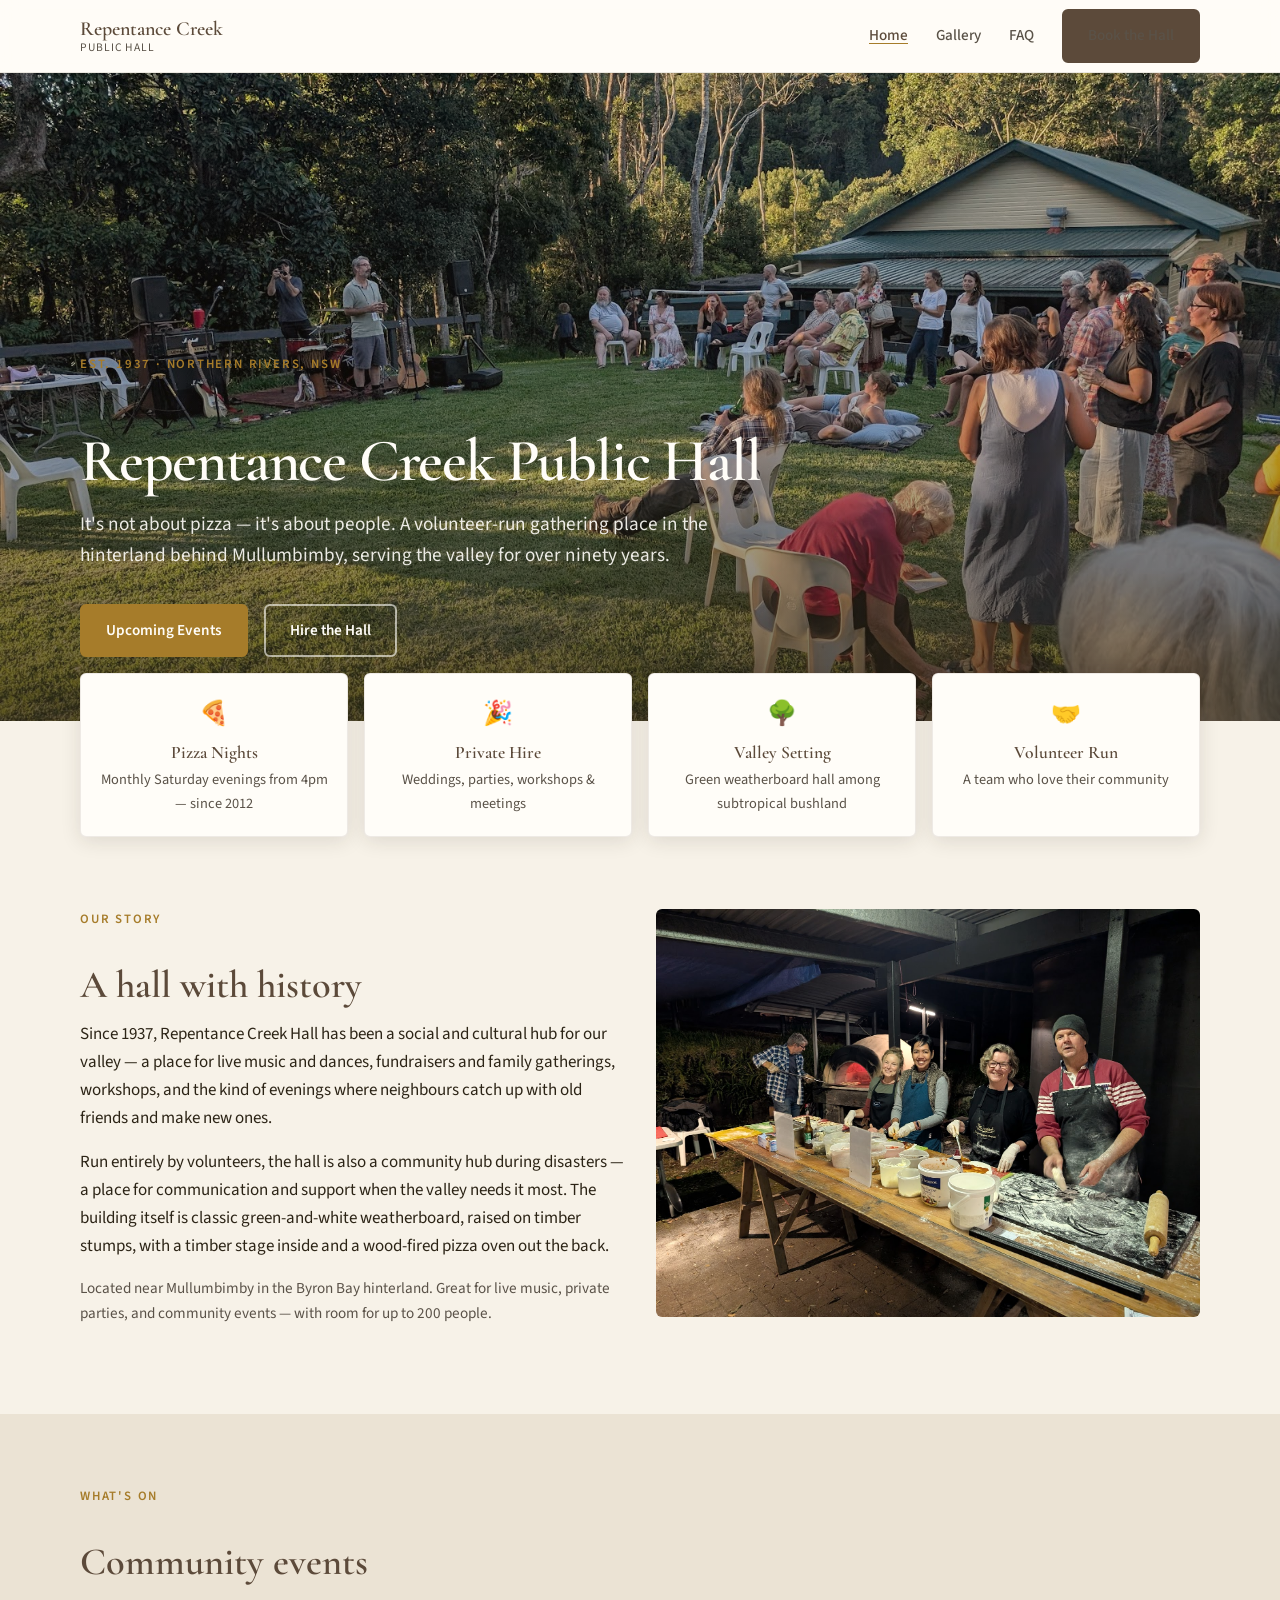
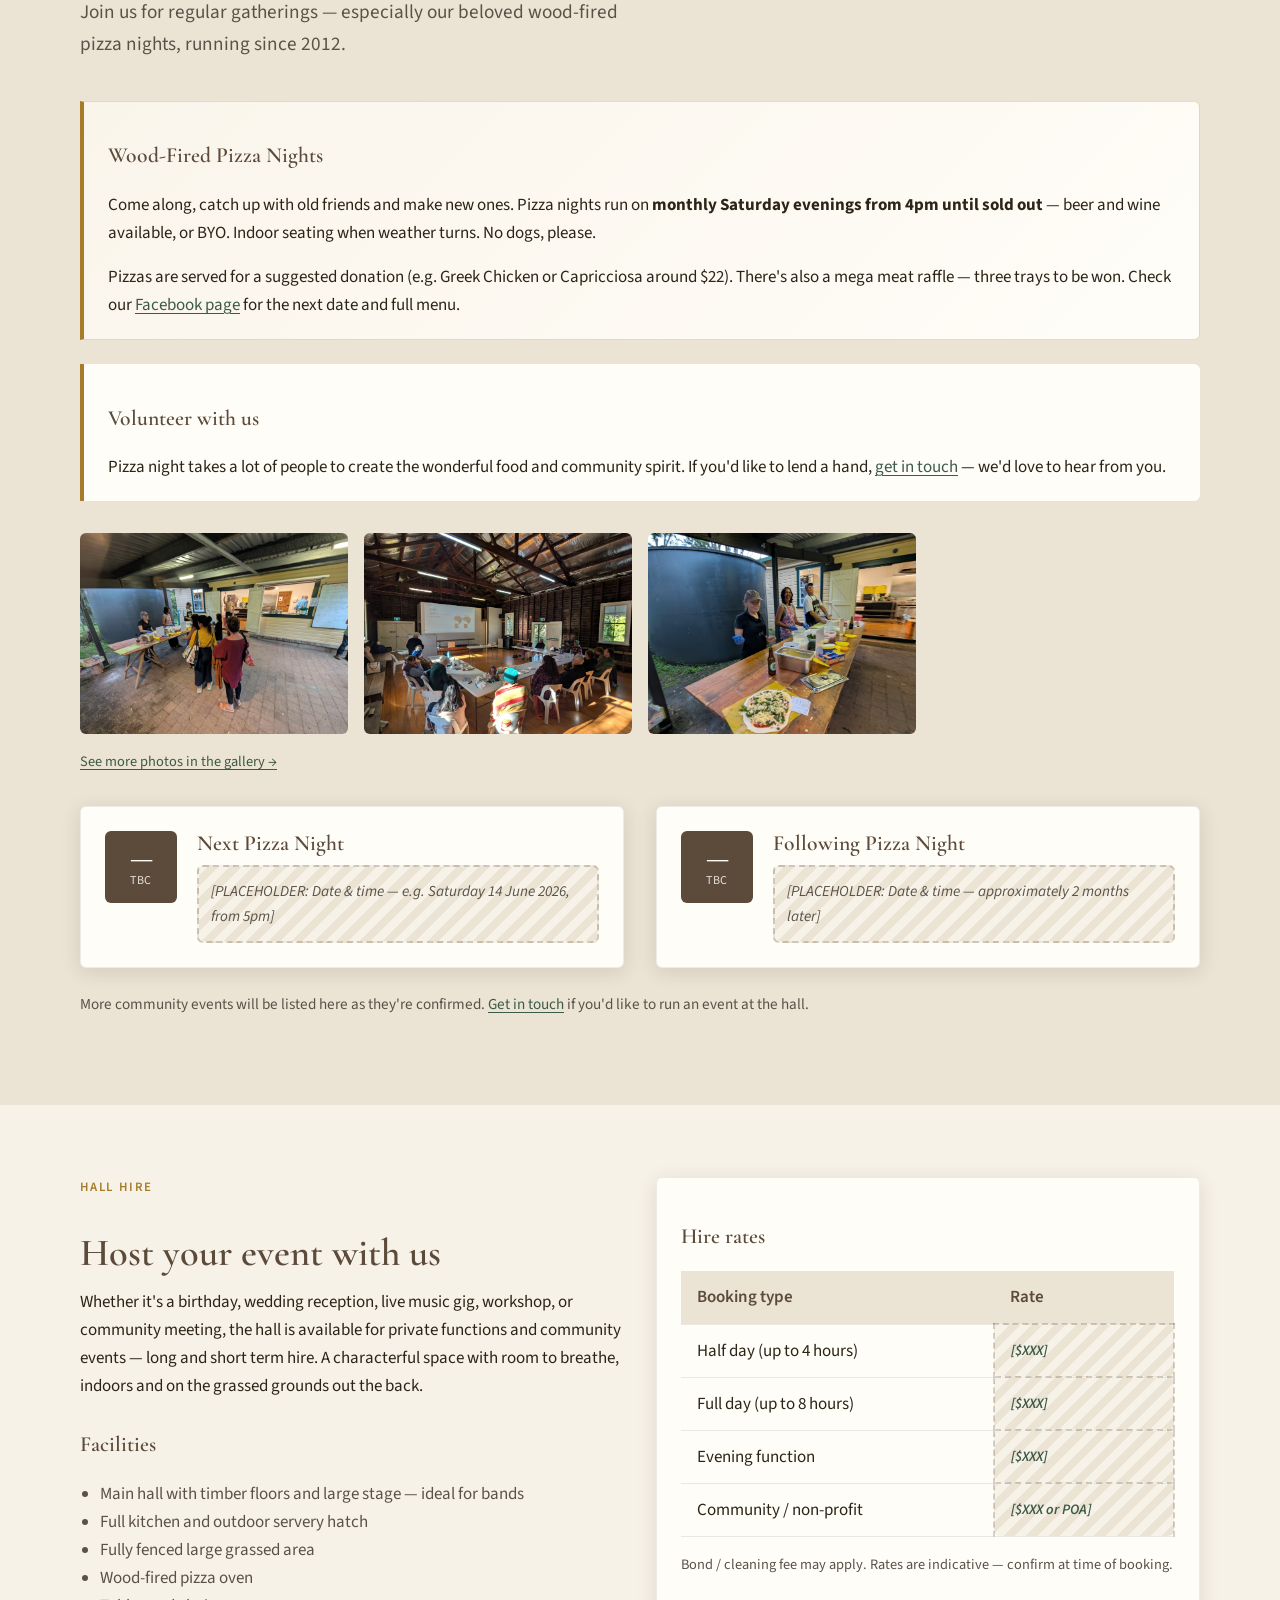
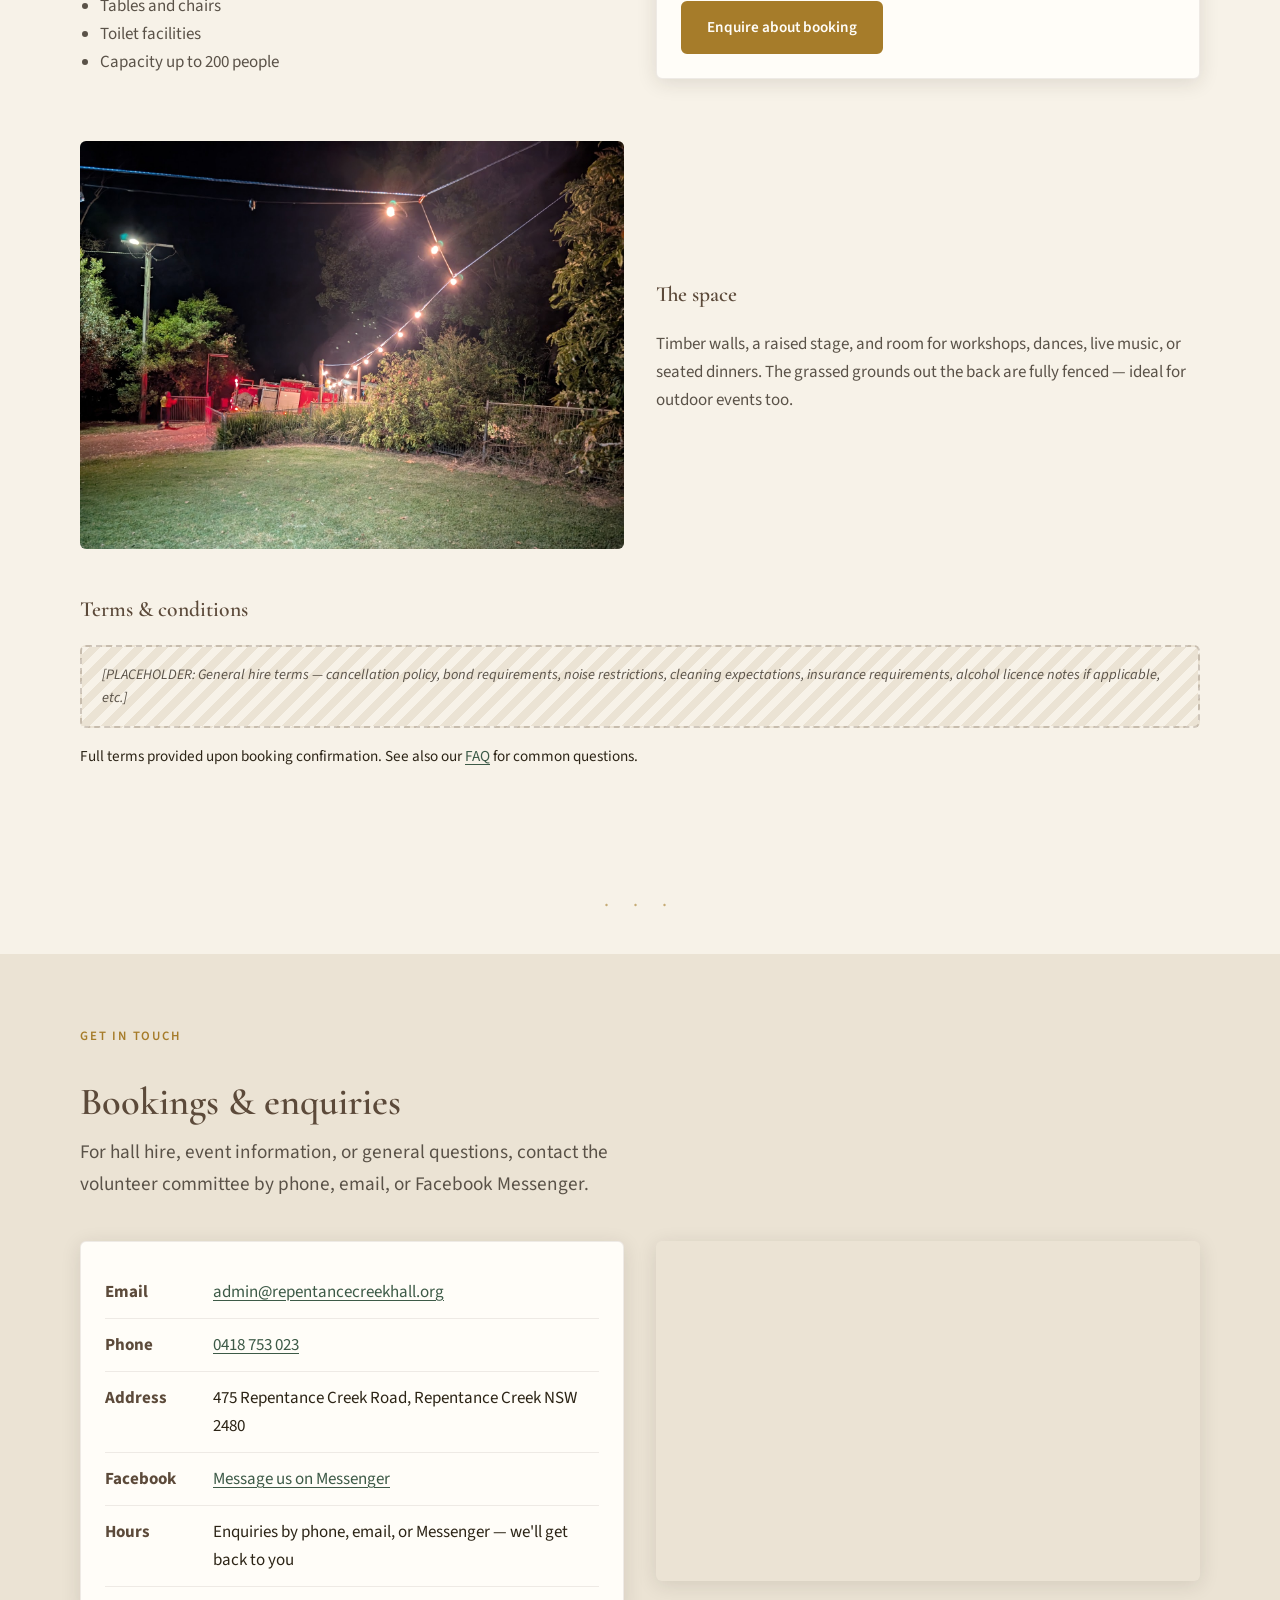
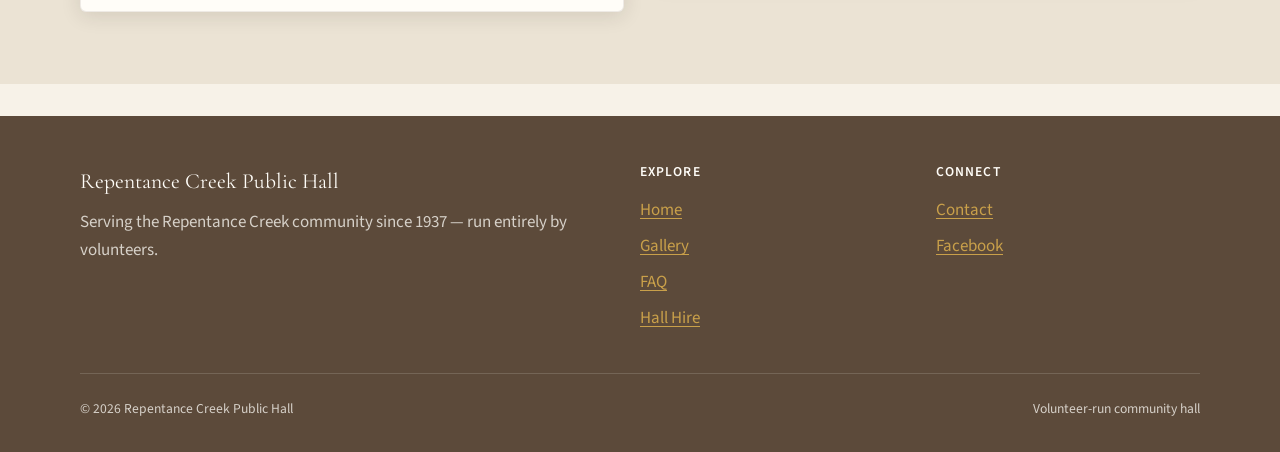
==== index.html @ 60cfeb45 "Initial commit: Repentance Creek Public Hall website. Static site with gallery, FAQ, pizza night inf" ====
<!DOCTYPE html>
<html lang="en-AU">
<head>
  <meta charset="UTF-8">
  <meta name="viewport" content="width=device-width, initial-scale=1.0">
  <meta name="description" content="Repentance Creek Public Hall — serving the community since 1937. Wood-fired pizza nights, hall hire, and events in the Northern Rivers hinterland.">
  <title>Repentance Creek Public Hall</title>
  <link rel="preconnect" href="https://fonts.googleapis.com">
  <link rel="preconnect" href="https://fonts.gstatic.com" crossorigin>
  <link href="https://fonts.googleapis.com/css2?family=Cormorant+Garamond:wght@500;600;700&family=Source+Sans+3:wght@400;500;600&display=swap" rel="stylesheet">
  <link rel="stylesheet" href="css/styles.css">
</head>
<body>

  <header class="site-header">
    <div class="container site-header__inner">
      <a href="index.html" class="logo">
        <span class="logo__name">Repentance Creek</span>
        <span class="logo__sub">Public Hall</span>
      </a>
      <button class="nav-toggle" aria-expanded="false" aria-controls="main-nav">Menu</button>
      <nav class="nav" id="main-nav" aria-label="Main">
        <a href="index.html" aria-current="page">Home</a>
        <a href="gallery.html">Gallery</a>
        <a href="faq.html">FAQ</a>
        <a href="#contact" class="btn btn--dark">Book the Hall</a>
      </nav>
    </div>
  </header>

  <main>
    <!-- Hero -->
    <section class="hero">
      <div class="hero__bg" role="img" aria-label="Repentance Creek Public Hall grounds with wood-fired pizza oven"></div>
      <div class="container hero__content">
        <p class="eyebrow">Est. 1937 · Northern Rivers, NSW</p>
        <h1>Repentance Creek Public Hall</h1>
        <p class="lead">It's not about pizza — it's about people. A volunteer-run gathering place in the hinterland behind Mullumbimby, serving the valley for over ninety years.</p>
        <div class="hero__actions">
          <a href="#events" class="btn btn--primary">Upcoming Events</a>
          <a href="#hire" class="btn btn--outline">Hire the Hall</a>
        </div>
      </div>
    </section>

    <!-- Quick features -->
    <div class="container">
      <div class="feature-strip">
        <div class="card">
          <div class="card__body">
            <div class="feature-icon" aria-hidden="true">🍕</div>
            <h3>Pizza Nights</h3>
            <p>Monthly Saturday evenings from 4pm — since 2012</p>
          </div>
        </div>
        <div class="card">
          <div class="card__body">
            <div class="feature-icon" aria-hidden="true">🎉</div>
            <h3>Private Hire</h3>
            <p>Weddings, parties, workshops &amp; meetings</p>
          </div>
        </div>
        <div class="card">
          <div class="card__body">
            <div class="feature-icon" aria-hidden="true">🌳</div>
            <h3>Valley Setting</h3>
            <p>Green weatherboard hall among subtropical bushland</p>
          </div>
        </div>
        <div class="card">
          <div class="card__body">
            <div class="feature-icon" aria-hidden="true">🤝</div>
            <h3>Volunteer Run</h3>
            <p>A team who love their community</p>
          </div>
        </div>
      </div>
    </div>

    <!-- About -->
    <section class="section" id="about">
      <div class="container grid-2">
        <div>
          <p class="eyebrow">Our Story</p>
          <h2>A hall with history</h2>
          <p>Since 1937, Repentance Creek Hall has been a social and cultural hub for our valley — a place for live music and dances, fundraisers and family gatherings, workshops, and the kind of evenings where neighbours catch up with old friends and make new ones.</p>
          <p>Run entirely by volunteers, the hall is also a community hub during disasters — a place for communication and support when the valley needs it most. The building itself is classic green-and-white weatherboard, raised on timber stumps, with a timber stage inside and a wood-fired pizza oven out the back.</p>
          <p style="font-size: 0.95rem; color: var(--ink-muted);">Located near Mullumbimby in the Byron Bay hinterland. Great for live music, private parties, and community events — with room for up to 200 people.</p>
        </div>
        <div>
          <img
            src="images/hall-exterior-full.jpg"
            alt="Repentance Creek Public Hall nestled among the trees with the wood-fired pizza oven"
            class="card__image"
            style="border-radius: 6px; filter: sepia(0.08);"
          >
        </div>
      </div>
    </section>

    <!-- Events -->
    <section class="section section--alt" id="events">
      <div class="container">
        <div class="section-header">
          <p class="eyebrow">What's On</p>
          <h2>Community events</h2>
          <p class="lead">Join us for regular gatherings — especially our beloved wood-fired pizza nights, running since 2012.</p>
        </div>

        <div class="info-box info-box--highlight">
          <h3>Wood-Fired Pizza Nights</h3>
          <p>Come along, catch up with old friends and make new ones. Pizza nights run on <strong>monthly Saturday evenings from 4pm until sold out</strong> — beer and wine available, or BYO. Indoor seating when weather turns. No dogs, please.</p>
          <p style="margin-bottom: 0;">Pizzas are served for a suggested donation (e.g. Greek Chicken or Capricciosa around $22). There's also a mega meat raffle — three trays to be won. Check our <a href="https://www.facebook.com/repentancecreekhall" target="_blank" rel="noopener noreferrer">Facebook page</a> for the next date and full menu.</p>
        </div>

        <div class="info-box" style="margin-top: 1.25rem;">
          <h3>Volunteer with us</h3>
          <p style="margin-bottom: 0;">Pizza night takes a lot of people to create the wonderful food and community spirit. If you'd like to lend a hand, <a href="#contact">get in touch</a> — we'd love to hear from you.</p>
        </div>

        <div class="gallery-grid" style="margin-top: 2rem;">
          <img src="images/pizza-night-queue.jpg" alt="Locals lining up for pizza night at the hall servery" style="border-radius: 6px; aspect-ratio: 4/3; object-fit: cover; width: 100%; filter: sepia(0.06);">
          <img src="images/pizza-oven-glow.jpg" alt="Pizzas baking in the wood-fired oven" style="border-radius: 6px; aspect-ratio: 4/3; object-fit: cover; width: 100%; filter: sepia(0.06);">
          <img src="images/pizza-volunteers-laughing.jpg" alt="Volunteers laughing while preparing pizzas" style="border-radius: 6px; aspect-ratio: 4/3; object-fit: cover; width: 100%; filter: sepia(0.06);">
        </div>
        <p style="margin-top: 1rem; font-size: 0.9rem;"><a href="gallery.html">See more photos in the gallery →</a></p>

        <div class="grid-2" style="margin-top: 2rem;">
          <div class="card card__body">
            <div class="event-card">
              <div class="event-date">
                <div class="event-date__day">—</div>
                <div class="event-date__month">TBC</div>
              </div>
              <div>
                <h3>Next Pizza Night</h3>
                <p class="placeholder" style="margin-top: 0.5rem; padding: 0.75rem;">[PLACEHOLDER: Date &amp; time — e.g. Saturday 14 June 2026, from 5pm]</p>
              </div>
            </div>
          </div>
          <div class="card card__body">
            <div class="event-card">
              <div class="event-date">
                <div class="event-date__day">—</div>
                <div class="event-date__month">TBC</div>
              </div>
              <div>
                <h3>Following Pizza Night</h3>
                <p class="placeholder" style="margin-top: 0.5rem; padding: 0.75rem;">[PLACEHOLDER: Date &amp; time — approximately 2 months later]</p>
              </div>
            </div>
          </div>
        </div>

        <p style="margin-top: 1.5rem; color: var(--ink-muted); font-size: 0.95rem;">
          More community events will be listed here as they're confirmed. 
          <a href="#contact">Get in touch</a> if you'd like to run an event at the hall.
        </p>
      </div>
    </section>

    <!-- Hire -->
    <section class="section" id="hire">
      <div class="container grid-2">
        <div>
          <p class="eyebrow">Hall Hire</p>
          <h2>Host your event with us</h2>
          <p>Whether it's a birthday, wedding reception, live music gig, workshop, or community meeting, the hall is available for private functions and community events — long and short term hire. A characterful space with room to breathe, indoors and on the grassed grounds out the back.</p>

          <h3 style="margin-top: 2rem;">Facilities</h3>
          <ul style="color: var(--ink-muted); padding-left: 1.25rem;">
            <li>Main hall with timber floors and large stage — ideal for bands</li>
            <li>Full kitchen and outdoor servery hatch</li>
            <li>Fully fenced large grassed area</li>
            <li>Wood-fired pizza oven</li>
            <li>Tables and chairs</li>
            <li>Toilet facilities</li>
            <li>Capacity up to 200 people</li>
          </ul>
        </div>

        <div class="card card__body">
          <h3>Hire rates</h3>
          <table class="rate-table">
            <thead>
              <tr>
                <th>Booking type</th>
                <th>Rate</th>
              </tr>
            </thead>
            <tbody>
              <tr>
                <td>Half day (up to 4 hours)</td>
                <td class="placeholder">[$XXX]</td>
              </tr>
              <tr>
                <td>Full day (up to 8 hours)</td>
                <td class="placeholder">[$XXX]</td>
              </tr>
              <tr>
                <td>Evening function</td>
                <td class="placeholder">[$XXX]</td>
              </tr>
              <tr>
                <td>Community / non-profit</td>
                <td class="placeholder">[$XXX or POA]</td>
              </tr>
            </tbody>
          </table>
          <p style="font-size: 0.9rem; color: var(--ink-muted);">Bond / cleaning fee may apply. Rates are indicative — confirm at time of booking.</p>
          <a href="#contact" class="btn btn--primary" style="margin-top: 0.5rem;">Enquire about booking</a>
        </div>
      </div>

      <div class="container grid-2" style="margin-top: 3rem; align-items: center;">
        <img
          src="images/hall-interior-wide.jpg"
          alt="Main hall with timber stage and polished floorboards"
          style="border-radius: 6px; width: 100%; aspect-ratio: 4/3; object-fit: cover; filter: sepia(0.06);"
        >
        <div>
          <h3>The space</h3>
          <p style="color: var(--ink-muted);">Timber walls, a raised stage, and room for workshops, dances, live music, or seated dinners. The grassed grounds out the back are fully fenced — ideal for outdoor events too.</p>
        </div>
      </div>

      <div class="container" style="margin-top: 3rem;">
        <h3>Terms &amp; conditions</h3>
        <div class="placeholder">
          [PLACEHOLDER: General hire terms — cancellation policy, bond requirements, noise restrictions, cleaning expectations, insurance requirements, alcohol licence notes if applicable, etc.]
        </div>
        <p style="margin-top: 1rem; font-size: 0.95rem;">
          Full terms provided upon booking confirmation. See also our <a href="faq.html">FAQ</a> for common questions.
        </p>
      </div>
    </section>

    <div class="ornament" aria-hidden="true">· · ·</div>

    <!-- Contact -->
    <section class="section section--alt" id="contact">
      <div class="container">
        <div class="section-header">
          <p class="eyebrow">Get in Touch</p>
          <h2>Bookings &amp; enquiries</h2>
          <p class="lead">For hall hire, event information, or general questions, contact the volunteer committee by phone, email, or Facebook Messenger.</p>
        </div>

        <div class="contact-grid">
          <div class="card card__body">
            <ul class="contact-list">
              <li>
                <strong>Email</strong>
                <a href="mailto:admin@repentancecreekhall.org">admin@repentancecreekhall.org</a>
              </li>
              <li>
                <strong>Phone</strong>
                <a href="tel:+61418753023">0418 753 023</a>
              </li>
              <li>
                <strong>Address</strong>
                <span>475 Repentance Creek Road, Repentance Creek NSW 2480</span>
              </li>
              <li>
                <strong>Facebook</strong>
                <a href="https://www.facebook.com/repentancecreekhall" target="_blank" rel="noopener noreferrer">Message us on Messenger</a>
              </li>
              <li>
                <strong>Hours</strong>
                <span>Enquiries by phone, email, or Messenger — we'll get back to you</span>
              </li>
            </ul>
          </div>
          <iframe
            class="map-embed"
            title="Map to Repentance Creek Public Hall"
            loading="lazy"
            referrerpolicy="no-referrer-when-downgrade"
            src="https://www.google.com/maps?q=475+Repentance+Creek+Road,+Repentance+Creek+NSW+2480&output=embed">
          </iframe>
        </div>
      </div>
    </section>
  </main>

  <footer class="site-footer">
    <div class="container">
      <div class="site-footer__grid">
        <div>
          <p class="footer-brand">Repentance Creek Public Hall</p>
          <p>Serving the Repentance Creek community since 1937 — run entirely by volunteers.</p>
        </div>
        <div>
          <h4>Explore</h4>
          <ul>
            <li><a href="index.html">Home</a></li>
            <li><a href="gallery.html">Gallery</a></li>
            <li><a href="faq.html">FAQ</a></li>
            <li><a href="#hire">Hall Hire</a></li>
          </ul>
        </div>
        <div>
          <h4>Connect</h4>
          <ul>
            <li><a href="#contact">Contact</a></li>
            <li><a href="https://www.facebook.com/repentancecreekhall" target="_blank" rel="noopener noreferrer">Facebook</a></li>
          </ul>
        </div>
      </div>
      <div class="site-footer__bottom">
        <span>&copy; <span id="year"></span> Repentance Creek Public Hall</span>
        <span>Volunteer-run community hall</span>
      </div>
    </div>
  </footer>

  <script>
    document.getElementById('year').textContent = new Date().getFullYear();
  </script>
  <script src="js/main.js"></script>
</body>
</html>
---- css/styles.css ----
/* Repentance Creek Public Hall — warm heritage palette */

:root {
  --cream: #f7f2e8;
  --cream-dark: #ebe3d4;
  --timber: #5c4a3a;
  --timber-light: #7a6552;
  --gold: #a67c2a;
  --gold-light: #c9a04a;
  --forest: #3d5a47;
  --forest-light: #4d7260;
  --ink: #2c2416;
  --ink-muted: #5a5248;
  --white: #fffdf8;
  --shadow: rgba(44, 36, 22, 0.12);
  --radius: 6px;
  --font-display: "Cormorant Garamond", Georgia, "Times New Roman", serif;
  --font-body: "Source Sans 3", system-ui, sans-serif;
  --max-width: 1120px;
  --header-height: 72px;
}

*,
*::before,
*::after {
  box-sizing: border-box;
}

html {
  scroll-behavior: smooth;
}

body {
  margin: 0;
  font-family: var(--font-body);
  font-size: 1.0625rem;
  line-height: 1.65;
  color: var(--ink);
  background: var(--cream);
  -webkit-font-smoothing: antialiased;
}

img {
  max-width: 100%;
  height: auto;
  display: block;
}

a {
  color: var(--forest);
  text-decoration-thickness: 1px;
  text-underline-offset: 3px;
  transition: color 0.2s;
}

a:hover {
  color: var(--gold);
}

/* Typography */

h1, h2, h3, h4 {
  font-family: var(--font-display);
  font-weight: 600;
  line-height: 1.2;
  color: var(--timber);
}

h1 {
  font-size: clamp(2.5rem, 5vw, 3.75rem);
  letter-spacing: -0.02em;
}

h2 {
  font-size: clamp(1.75rem, 3vw, 2.5rem);
  margin-bottom: 0.75rem;
}

h3 {
  font-size: 1.35rem;
}

p {
  margin: 0 0 1rem;
}

.lead {
  font-size: 1.2rem;
  color: var(--ink-muted);
  max-width: 42rem;
}

.eyebrow {
  font-family: var(--font-body);
  font-size: 0.8rem;
  font-weight: 600;
  letter-spacing: 0.14em;
  text-transform: uppercase;
  color: var(--gold);
  margin-bottom: 0.5rem;
}

/* Layout */

.container {
  width: min(100% - 2rem, var(--max-width));
  margin-inline: auto;
}

.section {
  padding: 4.5rem 0;
}

.section--alt {
  background: var(--cream-dark);
}

.section-header {
  margin-bottom: 2.5rem;
  max-width: 36rem;
}

/* Header */

.site-header {
  position: sticky;
  top: 0;
  z-index: 100;
  background: rgba(255, 253, 248, 0.92);
  backdrop-filter: blur(10px);
  border-bottom: 1px solid rgba(92, 74, 58, 0.12);
}

.site-header__inner {
  display: flex;
  align-items: center;
  justify-content: space-between;
  height: var(--header-height);
  gap: 1.5rem;
}

.logo {
  display: flex;
  flex-direction: column;
  text-decoration: none;
  color: var(--timber);
  line-height: 1.15;
}

.logo__name {
  font-family: var(--font-display);
  font-size: 1.25rem;
  font-weight: 600;
}

.logo__sub {
  font-size: 0.72rem;
  letter-spacing: 0.08em;
  text-transform: uppercase;
  color: var(--ink-muted);
}

.nav {
  display: flex;
  align-items: center;
  gap: 1.75rem;
}

.nav a {
  text-decoration: none;
  font-size: 0.95rem;
  font-weight: 500;
  color: var(--ink-muted);
}

.nav a:hover,
.nav a[aria-current="page"] {
  color: var(--timber);
}

.nav a[aria-current="page"] {
  text-decoration: underline;
  text-decoration-color: var(--gold);
}

.nav-toggle {
  display: none;
  background: none;
  border: 1px solid var(--timber-light);
  border-radius: var(--radius);
  padding: 0.5rem 0.75rem;
  font-family: var(--font-body);
  font-size: 0.85rem;
  color: var(--timber);
  cursor: pointer;
}

/* Hero */

.hero {
  position: relative;
  min-height: 72vh;
  display: flex;
  align-items: flex-end;
  padding: 6rem 0 4rem;
  overflow: hidden;
}

.hero__bg {
  position: absolute;
  inset: 0;
  background:
    linear-gradient(to top, rgba(44, 36, 22, 0.75) 0%, rgba(44, 36, 22, 0.25) 50%, rgba(44, 36, 22, 0.1) 100%),
    url("../images/pizza-hero-lawn.jpg") center / cover no-repeat;
  filter: sepia(0.12);
}

.hero__content {
  position: relative;
  z-index: 1;
  color: var(--white);
}

.hero h1 {
  color: var(--white);
  margin-bottom: 0.75rem;
}

.hero .lead {
  color: rgba(255, 253, 248, 0.9);
  margin-bottom: 2rem;
}

.hero__actions {
  display: flex;
  flex-wrap: wrap;
  gap: 1rem;
}

/* Buttons */

.btn {
  display: inline-flex;
  align-items: center;
  justify-content: center;
  padding: 0.75rem 1.5rem;
  font-family: var(--font-body);
  font-size: 0.95rem;
  font-weight: 600;
  text-decoration: none;
  border-radius: var(--radius);
  border: 2px solid transparent;
  cursor: pointer;
  transition: background 0.2s, color 0.2s, border-color 0.2s;
}

.btn--primary {
  background: var(--gold);
  color: var(--white);
  border-color: var(--gold);
}

.btn--primary:hover {
  background: var(--gold-light);
  border-color: var(--gold-light);
  color: var(--white);
}

.btn--outline {
  background: transparent;
  color: var(--white);
  border-color: rgba(255, 253, 248, 0.6);
}

.btn--outline:hover {
  background: rgba(255, 253, 248, 0.12);
  color: var(--white);
}

.btn--dark {
  background: var(--timber);
  color: var(--white);
  border-color: var(--timber);
}

.btn--dark:hover {
  background: var(--timber-light);
  border-color: var(--timber-light);
  color: var(--white);
}

/* Cards & grids */

.grid-2 {
  display: grid;
  grid-template-columns: repeat(2, 1fr);
  gap: 2rem;
  align-items: start;
}

.grid-3 {
  display: grid;
  grid-template-columns: repeat(3, 1fr);
  gap: 1.5rem;
}

.card {
  background: var(--white);
  border-radius: var(--radius);
  border: 1px solid rgba(92, 74, 58, 0.1);
  box-shadow: 0 4px 20px var(--shadow);
  overflow: hidden;
}

.card__body {
  padding: 1.5rem;
}

.card__image {
  aspect-ratio: 4 / 3;
  background: var(--cream-dark);
  object-fit: cover;
  width: 100%;
}

.card__meta {
  font-size: 0.85rem;
  color: var(--gold);
  font-weight: 600;
  margin-bottom: 0.35rem;
}

/* Feature strip */

.feature-strip {
  display: grid;
  grid-template-columns: repeat(4, 1fr);
  gap: 1rem;
  margin-top: -3rem;
  position: relative;
  z-index: 2;
}

.feature-strip .card__body {
  text-align: center;
  padding: 1.25rem 1rem;
}

.feature-strip h3 {
  font-size: 1.1rem;
  margin: 0 0 0.35rem;
}

.feature-strip p {
  font-size: 0.9rem;
  color: var(--ink-muted);
  margin: 0;
}

.feature-icon {
  font-size: 1.5rem;
  margin-bottom: 0.5rem;
}

/* Info box */

.info-box {
  background: var(--white);
  border-left: 4px solid var(--gold);
  padding: 1.25rem 1.5rem;
  border-radius: 0 var(--radius) var(--radius) 0;
  margin: 1.5rem 0;
}

.info-box--highlight {
  background: linear-gradient(135deg, #faf5eb 0%, var(--white) 100%);
  border: 1px solid rgba(166, 124, 42, 0.25);
  border-left: 4px solid var(--gold);
}

.placeholder {
  background: repeating-linear-gradient(
    -45deg,
    var(--cream-dark),
    var(--cream-dark) 8px,
    var(--cream) 8px,
    var(--cream) 16px
  );
  border: 2px dashed rgba(92, 74, 58, 0.25);
  border-radius: var(--radius);
  padding: 1rem 1.25rem;
  color: var(--ink-muted);
  font-size: 0.9rem;
  font-style: italic;
}

/* Events */

.event-card {
  display: flex;
  gap: 1.25rem;
  align-items: flex-start;
}

.event-date {
  flex-shrink: 0;
  width: 4.5rem;
  text-align: center;
  background: var(--timber);
  color: var(--white);
  border-radius: var(--radius);
  padding: 0.75rem 0.5rem;
}

.event-date__day {
  font-family: var(--font-display);
  font-size: 1.75rem;
  font-weight: 700;
  line-height: 1;
}

.event-date__month {
  font-size: 0.75rem;
  text-transform: uppercase;
  letter-spacing: 0.06em;
  opacity: 0.85;
}

.event-card h3 {
  margin: 0 0 0.35rem;
}

.event-card p {
  margin: 0;
  font-size: 0.95rem;
  color: var(--ink-muted);
}

/* Hire section */

.rate-table {
  width: 100%;
  border-collapse: collapse;
  margin: 1rem 0;
}

.rate-table th,
.rate-table td {
  text-align: left;
  padding: 0.75rem 1rem;
  border-bottom: 1px solid rgba(92, 74, 58, 0.12);
}

.rate-table th {
  font-weight: 600;
  color: var(--timber);
  background: var(--cream-dark);
}

.rate-table td:last-child {
  font-weight: 600;
  color: var(--forest);
}

/* Contact */

.contact-grid {
  display: grid;
  grid-template-columns: 1fr 1fr;
  gap: 2rem;
}

.contact-list {
  list-style: none;
  padding: 0;
  margin: 0;
}

.contact-list li {
  padding: 0.75rem 0;
  border-bottom: 1px solid rgba(92, 74, 58, 0.1);
  display: flex;
  gap: 0.75rem;
}

.contact-list strong {
  min-width: 6rem;
  color: var(--timber);
}

.map-placeholder {
  aspect-ratio: 16 / 10;
  background:
    linear-gradient(rgba(61, 90, 71, 0.08), rgba(61, 90, 71, 0.08)),
    var(--cream-dark);
  border-radius: var(--radius);
  display: flex;
  align-items: center;
  justify-content: center;
  color: var(--ink-muted);
  font-style: italic;
  border: 1px solid rgba(92, 74, 58, 0.15);
}

.map-embed {
  aspect-ratio: 16 / 10;
  width: 100%;
  border: 0;
  border-radius: var(--radius);
  box-shadow: 0 4px 20px var(--shadow);
}

.page-hero--gallery {
  position: relative;
  overflow: hidden;
}

.page-hero--gallery::before {
  content: "";
  position: absolute;
  inset: 0;
  background:
    linear-gradient(rgba(92, 74, 58, 0.88), rgba(92, 74, 58, 0.92)),
    url("../images/pizza-oven-twilight.jpg") center / cover no-repeat;
  filter: sepia(0.15);
}

.page-hero--gallery .container {
  position: relative;
  z-index: 1;
}

/* Gallery */

.gallery-grid {
  display: grid;
  grid-template-columns: repeat(auto-fill, minmax(260px, 1fr));
  gap: 1rem;
}

.gallery-item {
  position: relative;
  aspect-ratio: 4 / 3;
  border-radius: var(--radius);
  overflow: hidden;
  cursor: pointer;
  border: none;
  padding: 0;
  background: var(--cream-dark);
}

.gallery-item img {
  width: 100%;
  height: 100%;
  object-fit: cover;
  transition: transform 0.35s ease;
  filter: sepia(0.08);
}

.gallery-item:hover img {
  transform: scale(1.04);
}

.gallery-item__caption {
  position: absolute;
  inset: auto 0 0 0;
  padding: 2rem 1rem 0.85rem;
  background: linear-gradient(transparent, rgba(44, 36, 22, 0.75));
  color: var(--white);
  font-size: 0.85rem;
  text-align: left;
  opacity: 0;
  transition: opacity 0.25s;
}

.gallery-item:hover .gallery-item__caption {
  opacity: 1;
}

/* Lightbox */

.lightbox {
  position: fixed;
  inset: 0;
  z-index: 200;
  background: rgba(44, 36, 22, 0.92);
  display: flex;
  align-items: center;
  justify-content: center;
  padding: 2rem;
  opacity: 0;
  visibility: hidden;
  transition: opacity 0.3s, visibility 0.3s;
}

.lightbox.is-open {
  opacity: 1;
  visibility: visible;
}

.lightbox img {
  max-height: 85vh;
  max-width: 90vw;
  border-radius: var(--radius);
  box-shadow: 0 20px 60px rgba(0, 0, 0, 0.4);
}

.lightbox__close {
  position: absolute;
  top: 1.5rem;
  right: 1.5rem;
  background: none;
  border: none;
  color: var(--white);
  font-size: 2rem;
  cursor: pointer;
  line-height: 1;
  opacity: 0.8;
}

.lightbox__close:hover {
  opacity: 1;
}

/* FAQ */

.faq-list {
  max-width: 48rem;
}

.faq-item {
  border-bottom: 1px solid rgba(92, 74, 58, 0.15);
}

.faq-question {
  width: 100%;
  display: flex;
  justify-content: space-between;
  align-items: center;
  gap: 1rem;
  padding: 1.25rem 0;
  background: none;
  border: none;
  font-family: var(--font-display);
  font-size: 1.2rem;
  font-weight: 600;
  color: var(--timber);
  text-align: left;
  cursor: pointer;
}

.faq-question::after {
  content: "+";
  font-family: var(--font-body);
  font-size: 1.5rem;
  color: var(--gold);
  flex-shrink: 0;
  transition: transform 0.2s;
}

.faq-item.is-open .faq-question::after {
  transform: rotate(45deg);
}

.faq-answer {
  max-height: 0;
  overflow: hidden;
  transition: max-height 0.35s ease;
}

.faq-answer__inner {
  padding: 0 0 1.25rem;
  color: var(--ink-muted);
}

.faq-item.is-open .faq-answer {
  max-height: 20rem;
}

/* Page header (inner pages) */

.page-hero {
  background: var(--timber);
  color: var(--white);
  padding: 3.5rem 0;
  text-align: center;
}

.page-hero h1 {
  color: var(--white);
  margin-bottom: 0.5rem;
}

.page-hero p {
  color: rgba(255, 253, 248, 0.8);
  margin: 0 auto;
  max-width: 32rem;
}

/* Footer */

.site-footer {
  background: var(--timber);
  color: rgba(255, 253, 248, 0.75);
  padding: 3rem 0 2rem;
  margin-top: 2rem;
}

.site-footer a {
  color: var(--gold-light);
}

.site-footer__grid {
  display: grid;
  grid-template-columns: 2fr 1fr 1fr;
  gap: 2rem;
  margin-bottom: 2rem;
}

.site-footer h4 {
  color: var(--white);
  font-family: var(--font-body);
  font-size: 0.85rem;
  letter-spacing: 0.08em;
  text-transform: uppercase;
  margin: 0 0 1rem;
}

.site-footer ul {
  list-style: none;
  padding: 0;
  margin: 0;
}

.site-footer li {
  margin-bottom: 0.5rem;
}

.footer-brand {
  font-family: var(--font-display);
  font-size: 1.35rem;
  color: var(--white);
  margin-bottom: 0.5rem;
}

.site-footer__bottom {
  border-top: 1px solid rgba(255, 253, 248, 0.15);
  padding-top: 1.5rem;
  font-size: 0.85rem;
  display: flex;
  justify-content: space-between;
  flex-wrap: wrap;
  gap: 1rem;
}

/* Decorative divider */

.ornament {
  text-align: center;
  color: var(--gold);
  font-size: 1.25rem;
  letter-spacing: 0.5em;
  margin: 2rem 0;
  opacity: 0.6;
}

/* Responsive */

@media (max-width: 900px) {
  .grid-2,
  .grid-3,
  .contact-grid,
  .site-footer__grid,
  .feature-strip {
    grid-template-columns: 1fr;
  }

  .feature-strip {
    margin-top: 2rem;
  }

  .nav {
    display: none;
    position: absolute;
    top: var(--header-height);
    left: 0;
    right: 0;
    flex-direction: column;
    background: var(--white);
    padding: 1rem 1.5rem 1.5rem;
    border-bottom: 1px solid rgba(92, 74, 58, 0.12);
    gap: 1rem;
  }

  .nav.is-open {
    display: flex;
  }

  .nav-toggle {
    display: block;
  }

  .site-header {
    position: relative;
  }

  .hero {
    min-height: 60vh;
  }
}

@media (max-width: 600px) {
  .section {
    padding: 3rem 0;
  }

  .hero__actions {
    flex-direction: column;
  }

  .btn {
    width: 100%;
  }
}
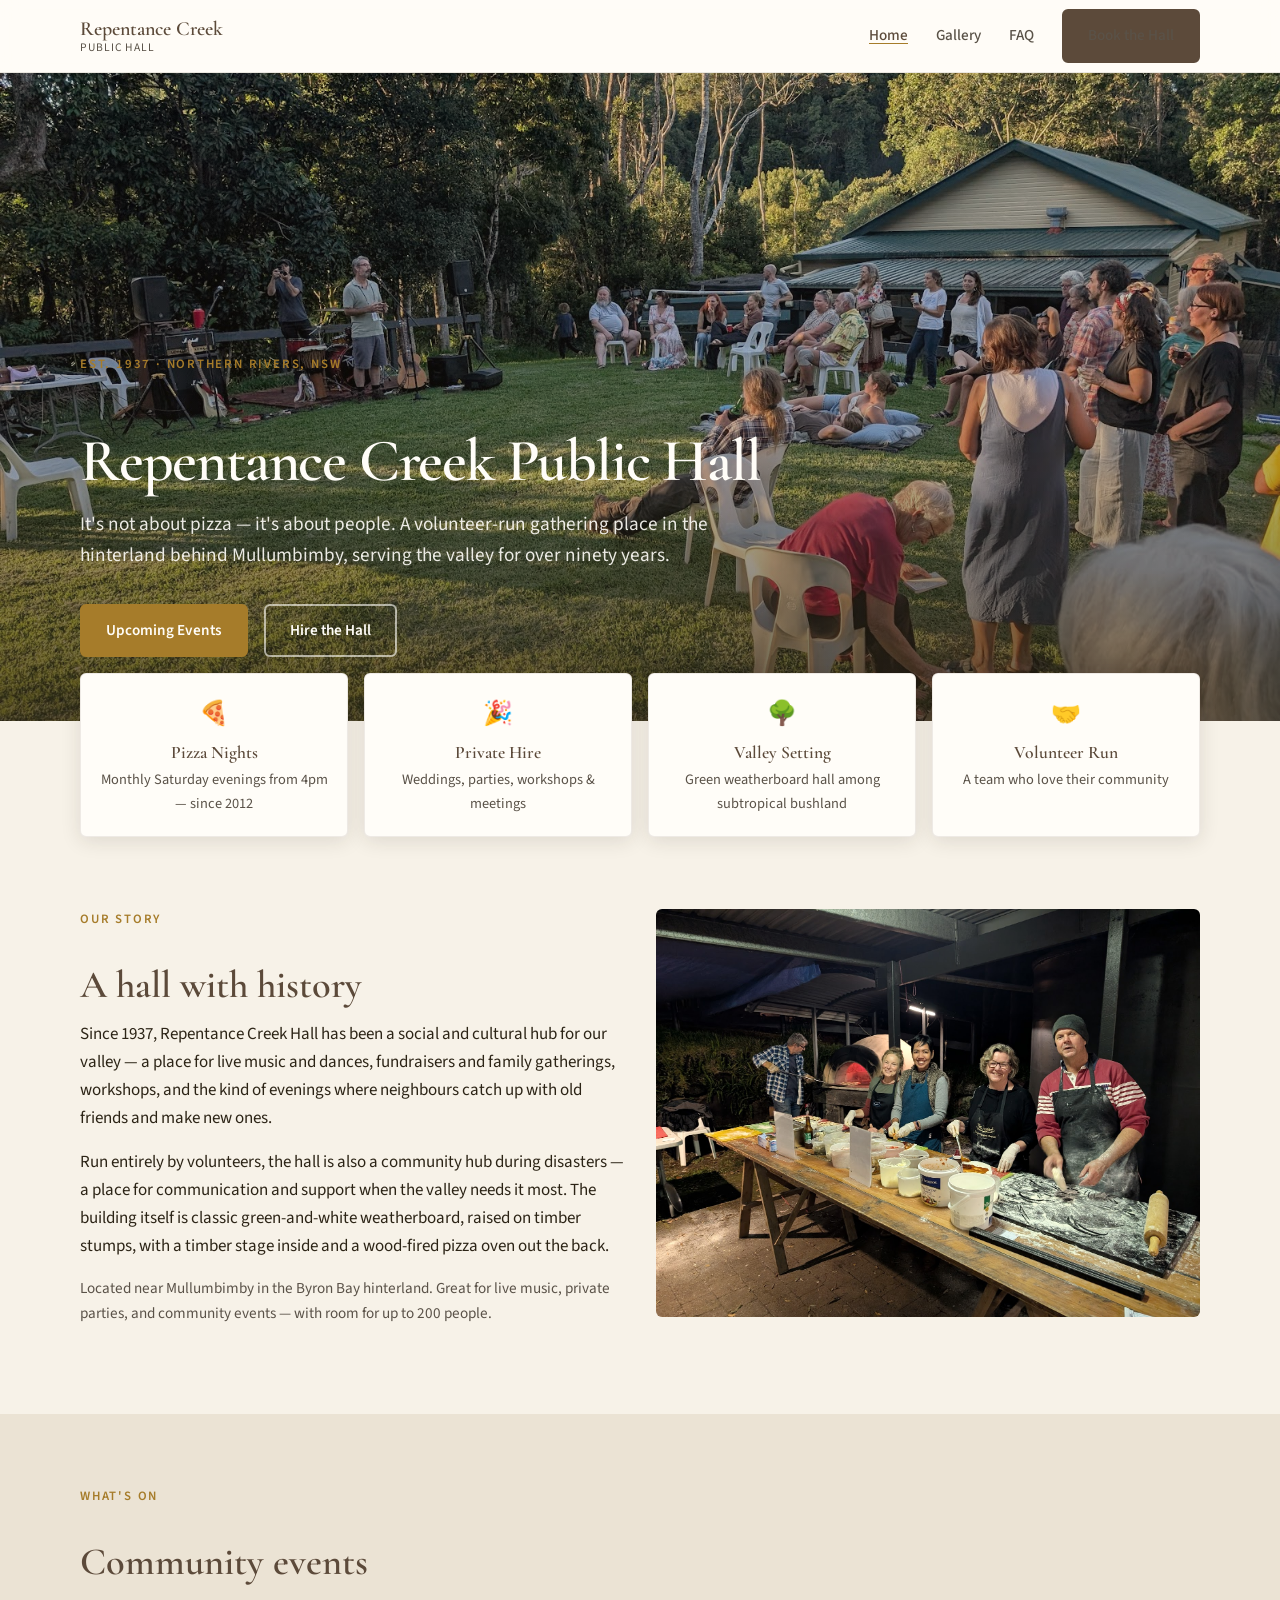
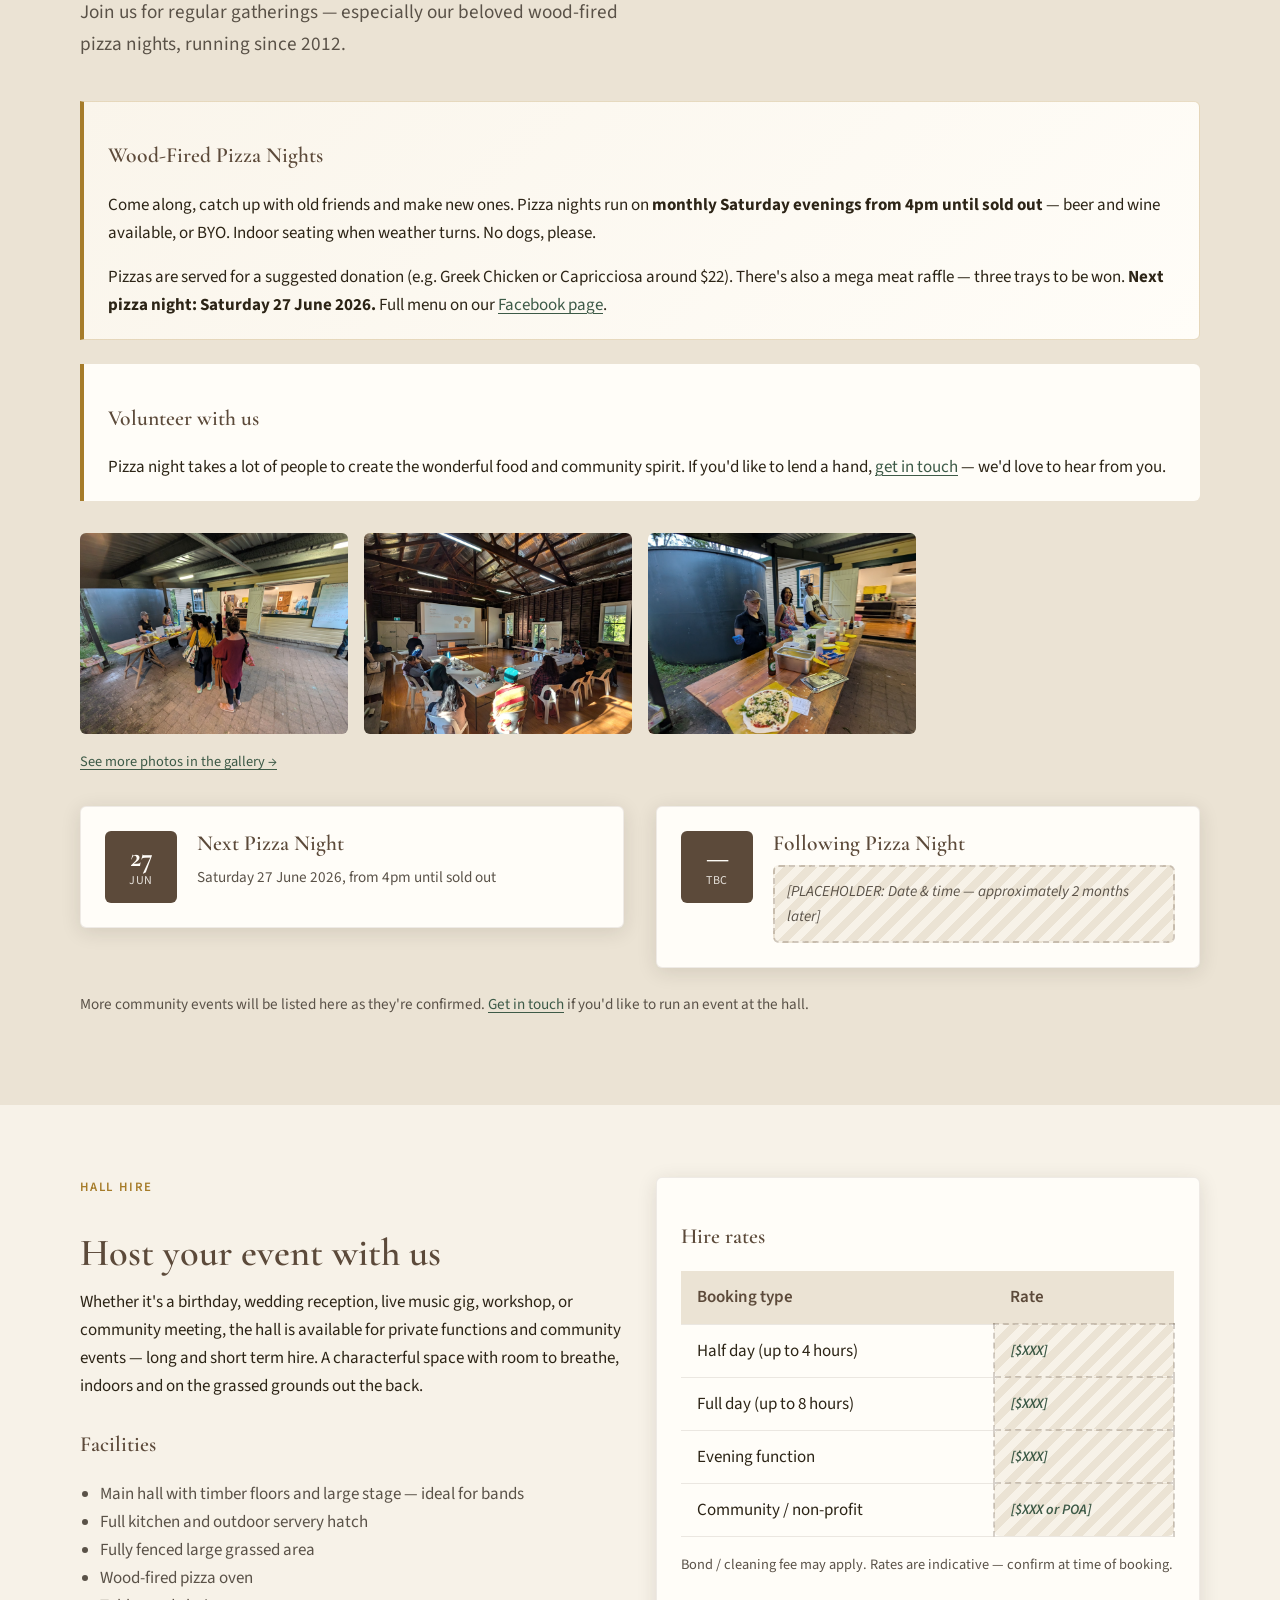
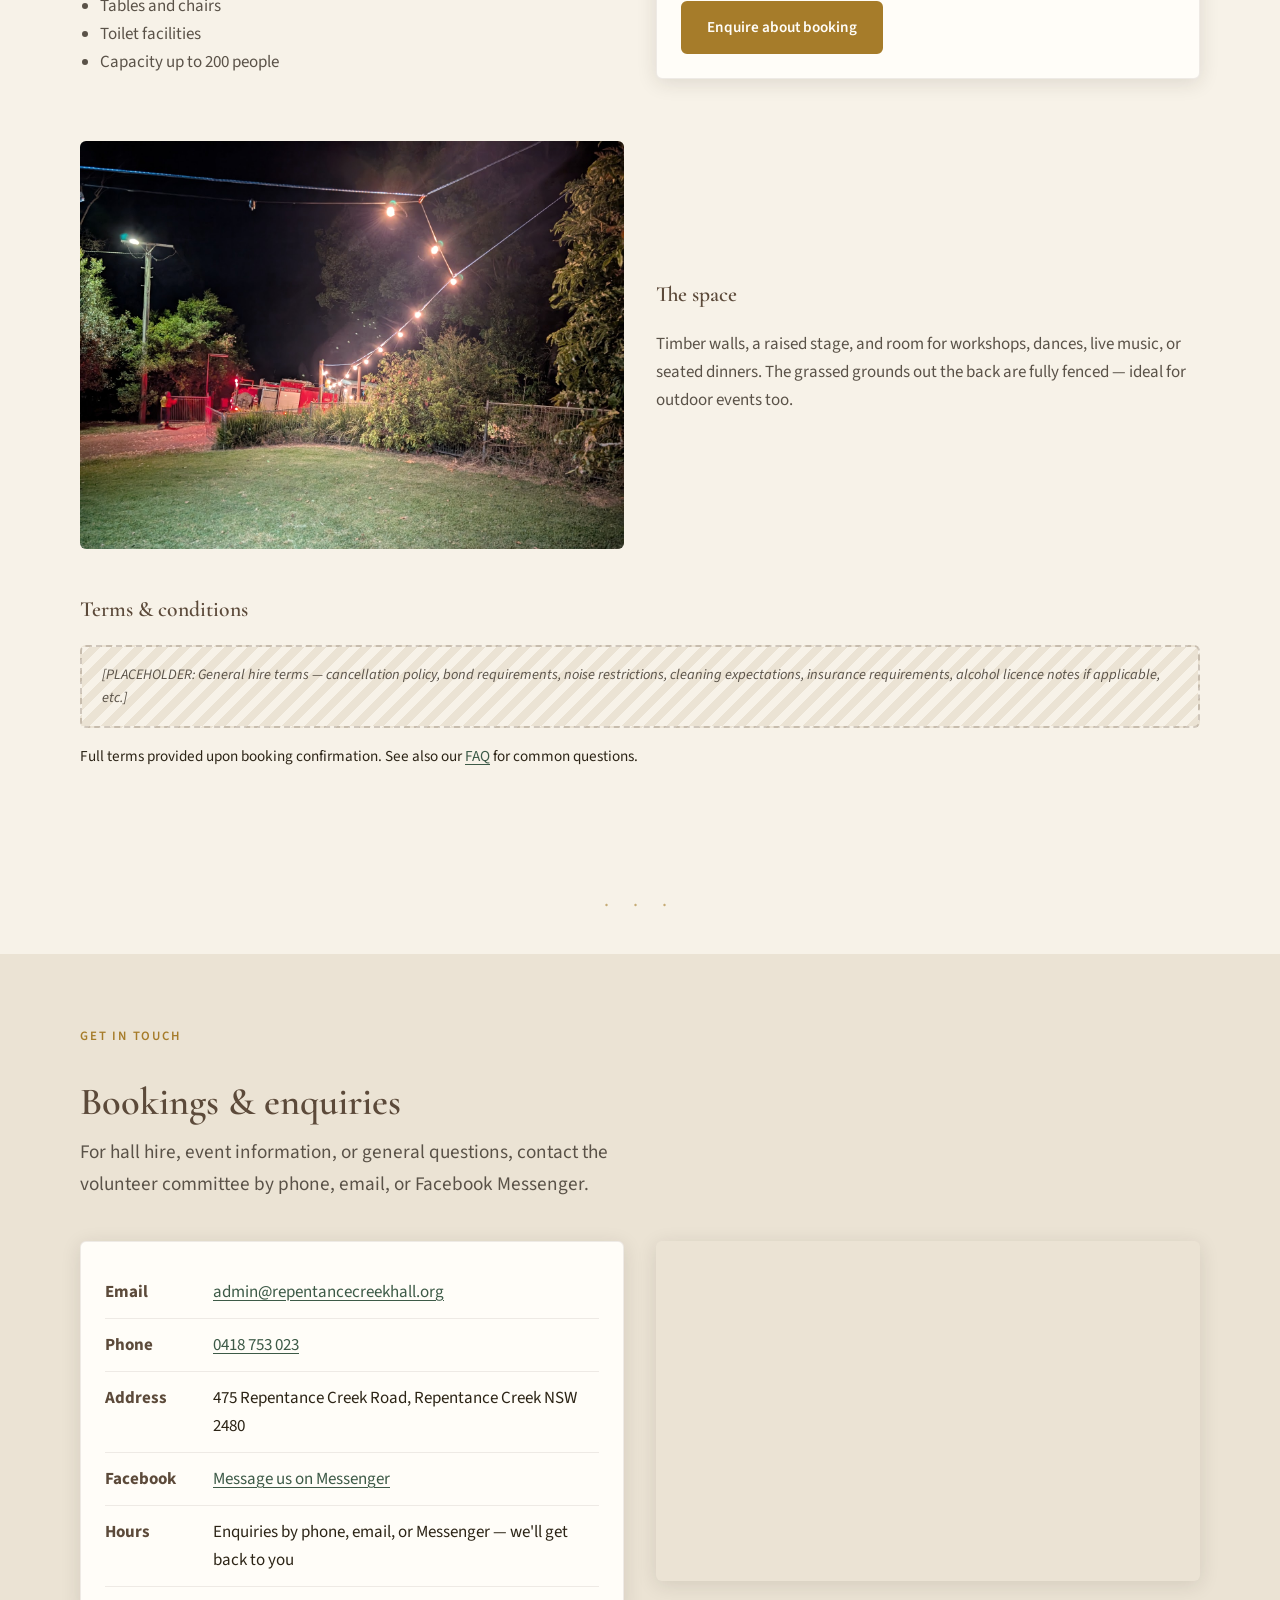
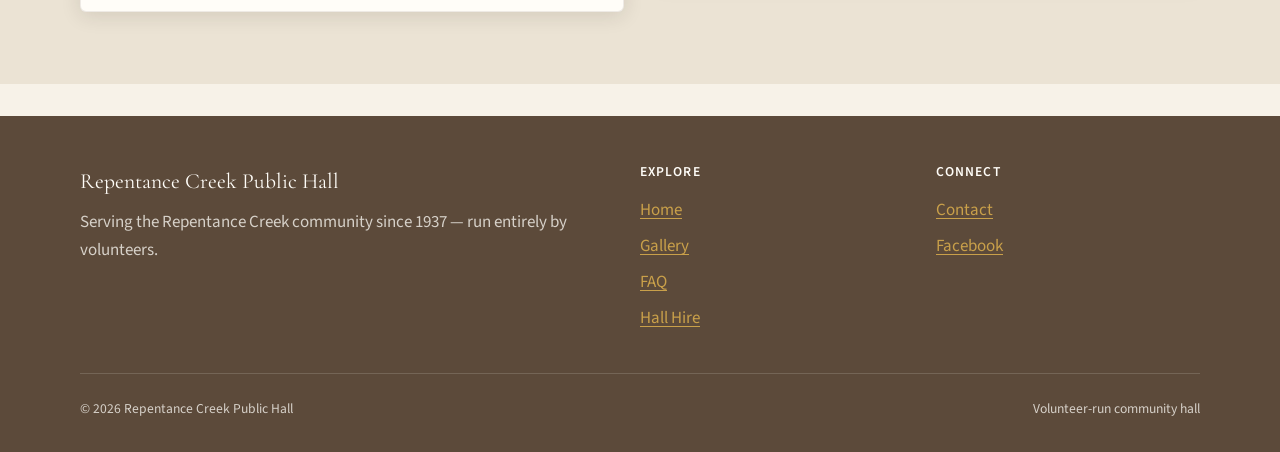
==== commit a4ba491f: "Add next pizza night date: Saturday 27 June 2026. Co-authored-by: Cursor <cursoragent@cursor.com>" ====
--- a/index.html
+++ b/index.html
@@ -110,7 +110,7 @@
         <div class="info-box info-box--highlight">
           <h3>Wood-Fired Pizza Nights</h3>
           <p>Come along, catch up with old friends and make new ones. Pizza nights run on <strong>monthly Saturday evenings from 4pm until sold out</strong> — beer and wine available, or BYO. Indoor seating when weather turns. No dogs, please.</p>
-          <p style="margin-bottom: 0;">Pizzas are served for a suggested donation (e.g. Greek Chicken or Capricciosa around $22). There's also a mega meat raffle — three trays to be won. Check our <a href="https://www.facebook.com/repentancecreekhall" target="_blank" rel="noopener noreferrer">Facebook page</a> for the next date and full menu.</p>
+          <p style="margin-bottom: 0;">Pizzas are served for a suggested donation (e.g. Greek Chicken or Capricciosa around $22). There's also a mega meat raffle — three trays to be won. <strong>Next pizza night: Saturday 27 June 2026.</strong> Full menu on our <a href="https://www.facebook.com/repentancecreekhall" target="_blank" rel="noopener noreferrer">Facebook page</a>.</p>
         </div>
 
         <div class="info-box" style="margin-top: 1.25rem;">
@@ -129,12 +129,12 @@
           <div class="card card__body">
             <div class="event-card">
               <div class="event-date">
-                <div class="event-date__day">—</div>
-                <div class="event-date__month">TBC</div>
+                <div class="event-date__day">27</div>
+                <div class="event-date__month">Jun</div>
               </div>
               <div>
                 <h3>Next Pizza Night</h3>
-                <p class="placeholder" style="margin-top: 0.5rem; padding: 0.75rem;">[PLACEHOLDER: Date &amp; time — e.g. Saturday 14 June 2026, from 5pm]</p>
+                <p style="margin-top: 0.5rem; color: var(--ink-muted);">Saturday 27 June 2026, from 4pm until sold out</p>
               </div>
             </div>
           </div>
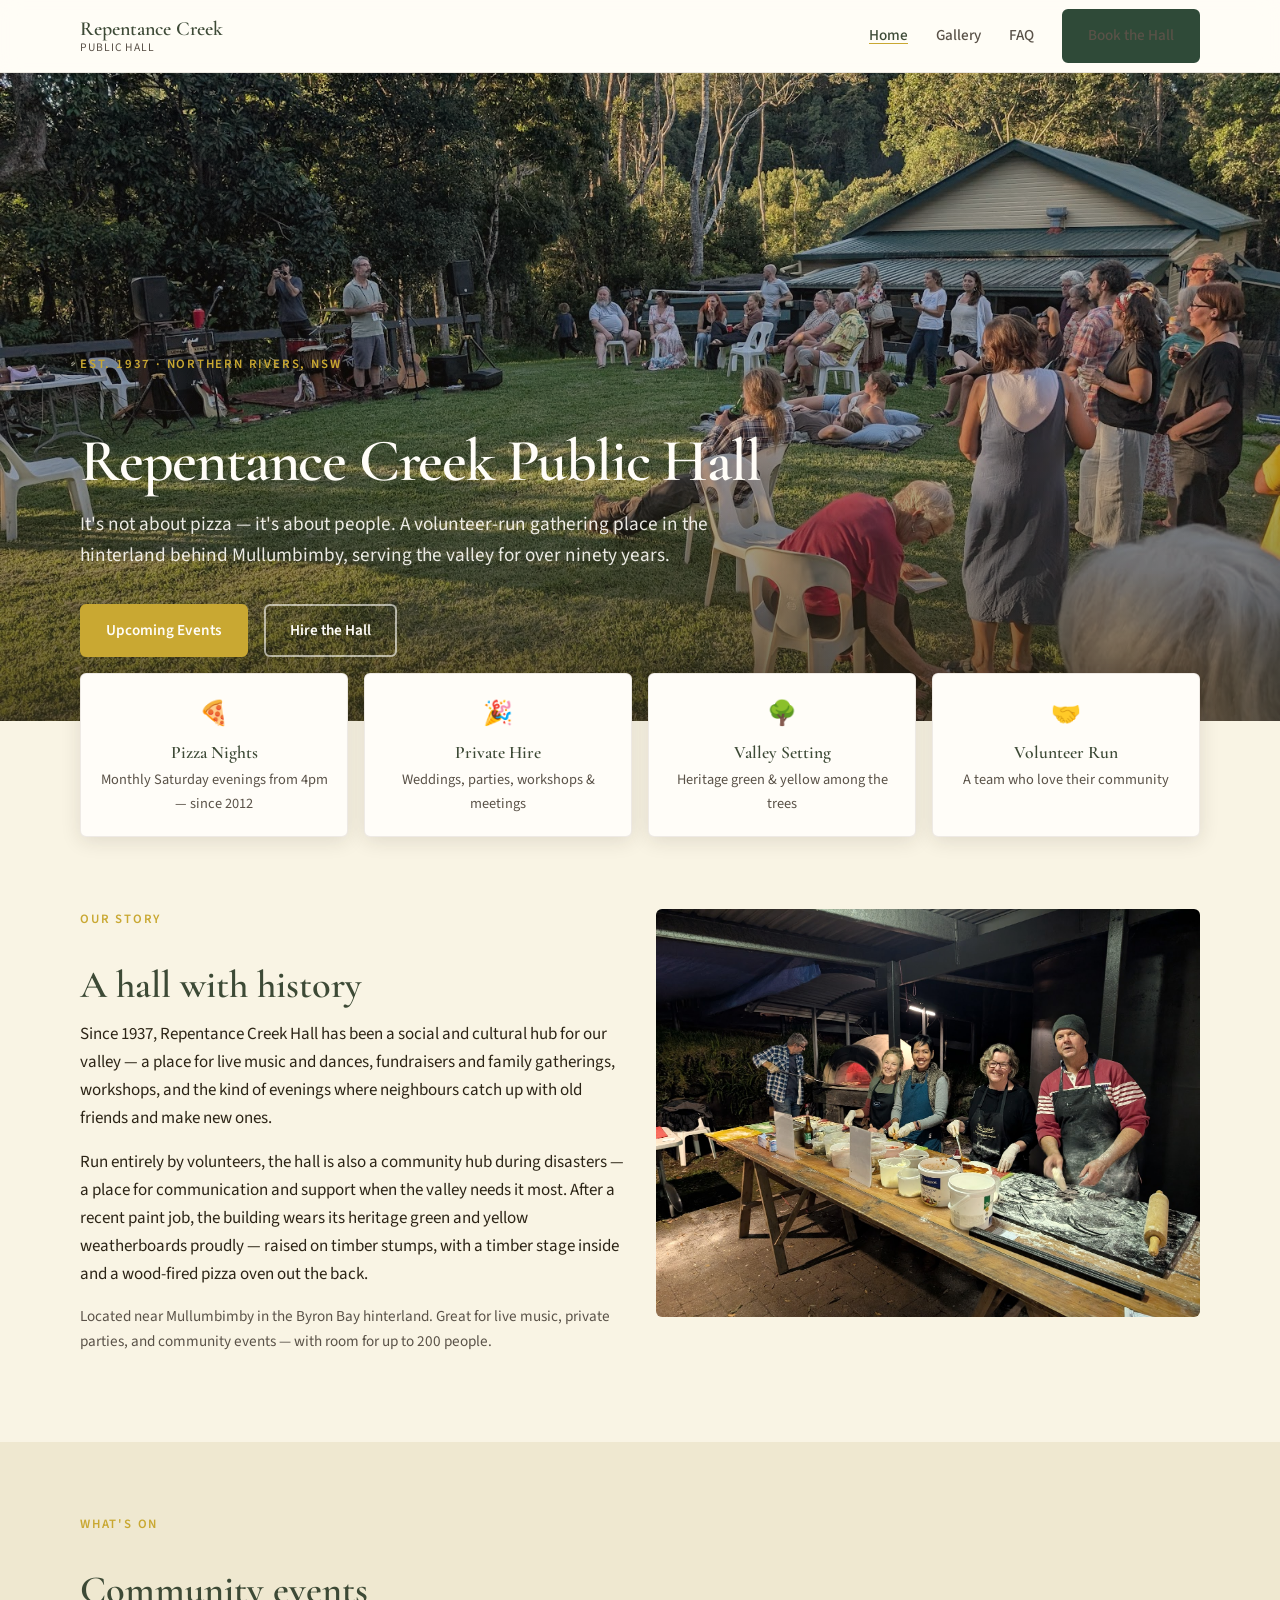
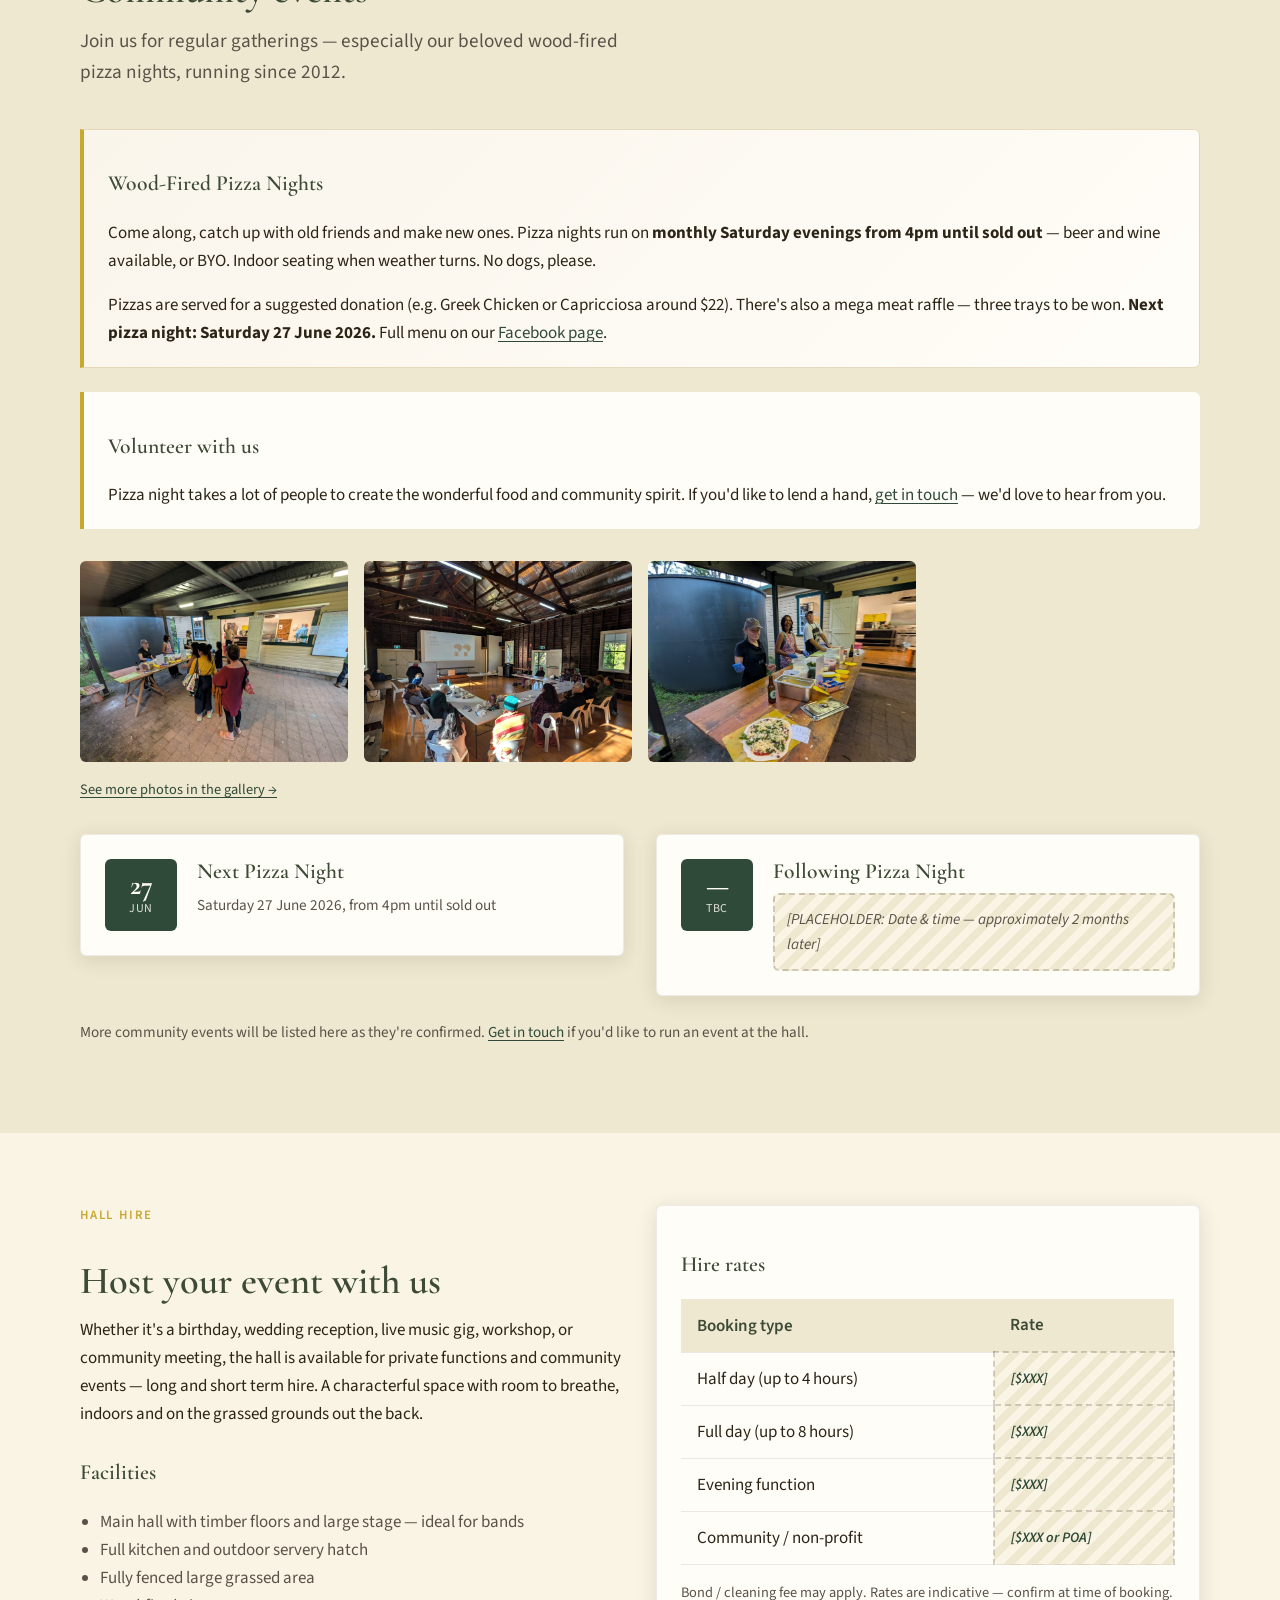
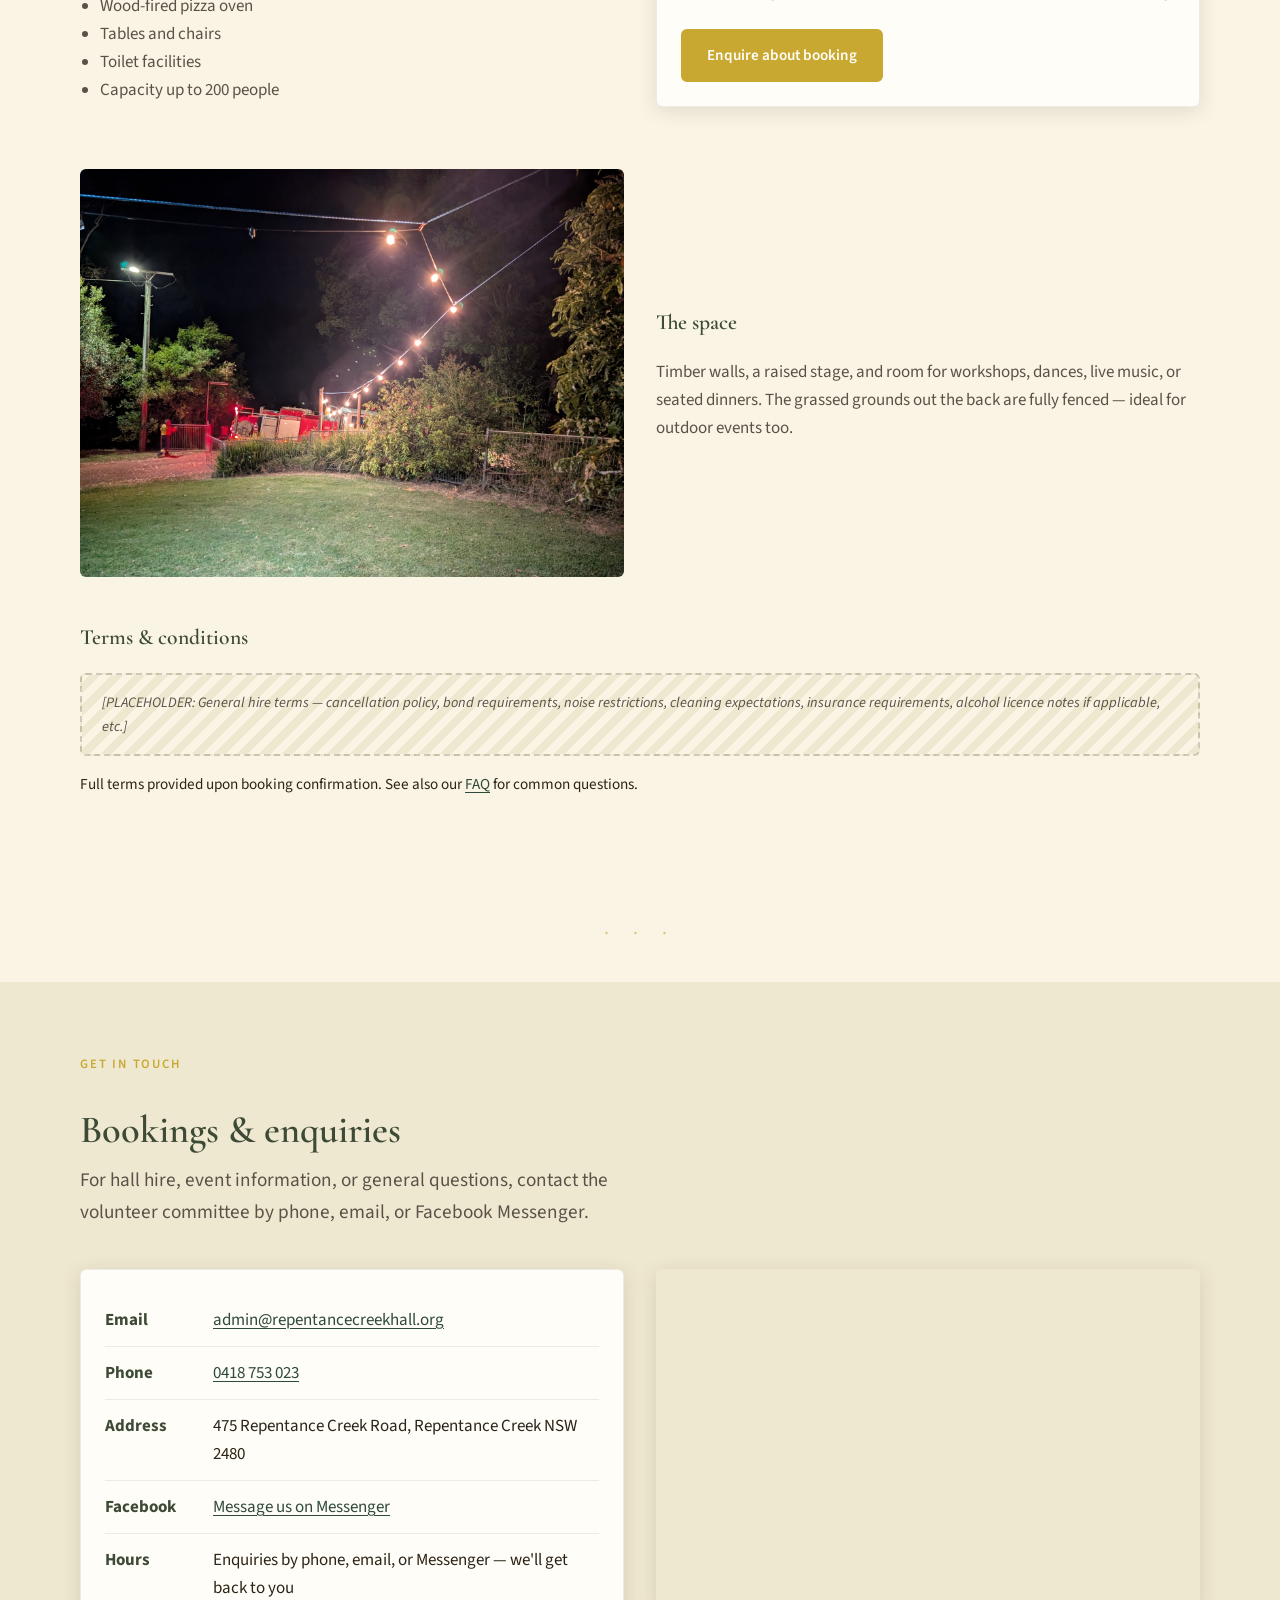
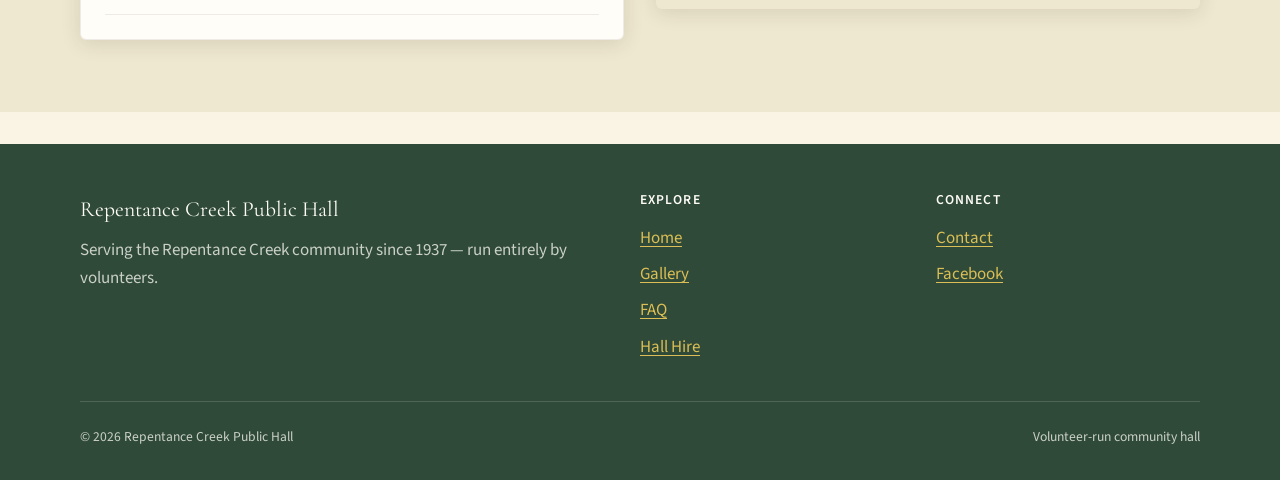
==== commit 473d793d: "Update site for heritage green and yellow hall repaint. Refresh copy and colour palette to match the" ====
--- a/index.html
+++ b/index.html
@@ -64,7 +64,7 @@
           <div class="card__body">
             <div class="feature-icon" aria-hidden="true">🌳</div>
             <h3>Valley Setting</h3>
-            <p>Green weatherboard hall among subtropical bushland</p>
+            <p>Heritage green &amp; yellow among the trees</p>
           </div>
         </div>
         <div class="card">
@@ -84,7 +84,7 @@
           <p class="eyebrow">Our Story</p>
           <h2>A hall with history</h2>
           <p>Since 1937, Repentance Creek Hall has been a social and cultural hub for our valley — a place for live music and dances, fundraisers and family gatherings, workshops, and the kind of evenings where neighbours catch up with old friends and make new ones.</p>
-          <p>Run entirely by volunteers, the hall is also a community hub during disasters — a place for communication and support when the valley needs it most. The building itself is classic green-and-white weatherboard, raised on timber stumps, with a timber stage inside and a wood-fired pizza oven out the back.</p>
+          <p>Run entirely by volunteers, the hall is also a community hub during disasters — a place for communication and support when the valley needs it most. After a recent paint job, the building wears its heritage green and yellow weatherboards proudly — raised on timber stumps, with a timber stage inside and a wood-fired pizza oven out the back.</p>
           <p style="font-size: 0.95rem; color: var(--ink-muted);">Located near Mullumbimby in the Byron Bay hinterland. Great for live music, private parties, and community events — with room for up to 200 people.</p>
         </div>
         <div>
--- a/css/styles.css
+++ b/css/styles.css
@@ -1,14 +1,16 @@
-/* Repentance Creek Public Hall — warm heritage palette */
+/* Repentance Creek Public Hall — heritage green & yellow palette */
 
 :root {
-  --cream: #f7f2e8;
-  --cream-dark: #ebe3d4;
-  --timber: #5c4a3a;
-  --timber-light: #7a6552;
-  --gold: #a67c2a;
-  --gold-light: #c9a04a;
-  --forest: #3d5a47;
-  --forest-light: #4d7260;
+  --cream: #f9f4e4;
+  --cream-dark: #efe8d0;
+  --timber: #3d4a36;
+  --timber-light: #4a5c42;
+  --gold: #c9a832;
+  --gold-light: #dbbe55;
+  --forest: #2f4a38;
+  --forest-light: #3d5c47;
+  --hall-yellow: #e2c84a;
+  --hall-green: #2f4a38;
   --ink: #2c2416;
   --ink-muted: #5a5248;
   --white: #fffdf8;
@@ -278,14 +280,14 @@
 }
 
 .btn--dark {
-  background: var(--timber);
-  color: var(--white);
-  border-color: var(--timber);
+  background: var(--hall-green);
+  color: var(--white);
+  border-color: var(--hall-green);
 }
 
 .btn--dark:hover {
-  background: var(--timber-light);
-  border-color: var(--timber-light);
+  background: var(--forest-light);
+  border-color: var(--forest-light);
   color: var(--white);
 }
 
@@ -406,7 +408,7 @@
   flex-shrink: 0;
   width: 4.5rem;
   text-align: center;
-  background: var(--timber);
+  background: var(--hall-green);
   color: var(--white);
   border-radius: var(--radius);
   padding: 0.75rem 0.5rem;
@@ -520,9 +522,9 @@
   position: absolute;
   inset: 0;
   background:
-    linear-gradient(rgba(92, 74, 58, 0.88), rgba(92, 74, 58, 0.92)),
-    url("../images/pizza-oven-twilight.jpg") center / cover no-repeat;
-  filter: sepia(0.15);
+    linear-gradient(rgba(47, 74, 56, 0.88), rgba(47, 74, 56, 0.92)),
+    url("../images/hall-exterior-full.jpg") center / cover no-repeat;
+  filter: sepia(0.08);
 }
 
 .page-hero--gallery .container {
@@ -680,7 +682,7 @@
 /* Page header (inner pages) */
 
 .page-hero {
-  background: var(--timber);
+  background: var(--hall-green);
   color: var(--white);
   padding: 3.5rem 0;
   text-align: center;
@@ -700,7 +702,7 @@
 /* Footer */
 
 .site-footer {
-  background: var(--timber);
+  background: var(--hall-green);
   color: rgba(255, 253, 248, 0.75);
   padding: 3rem 0 2rem;
   margin-top: 2rem;
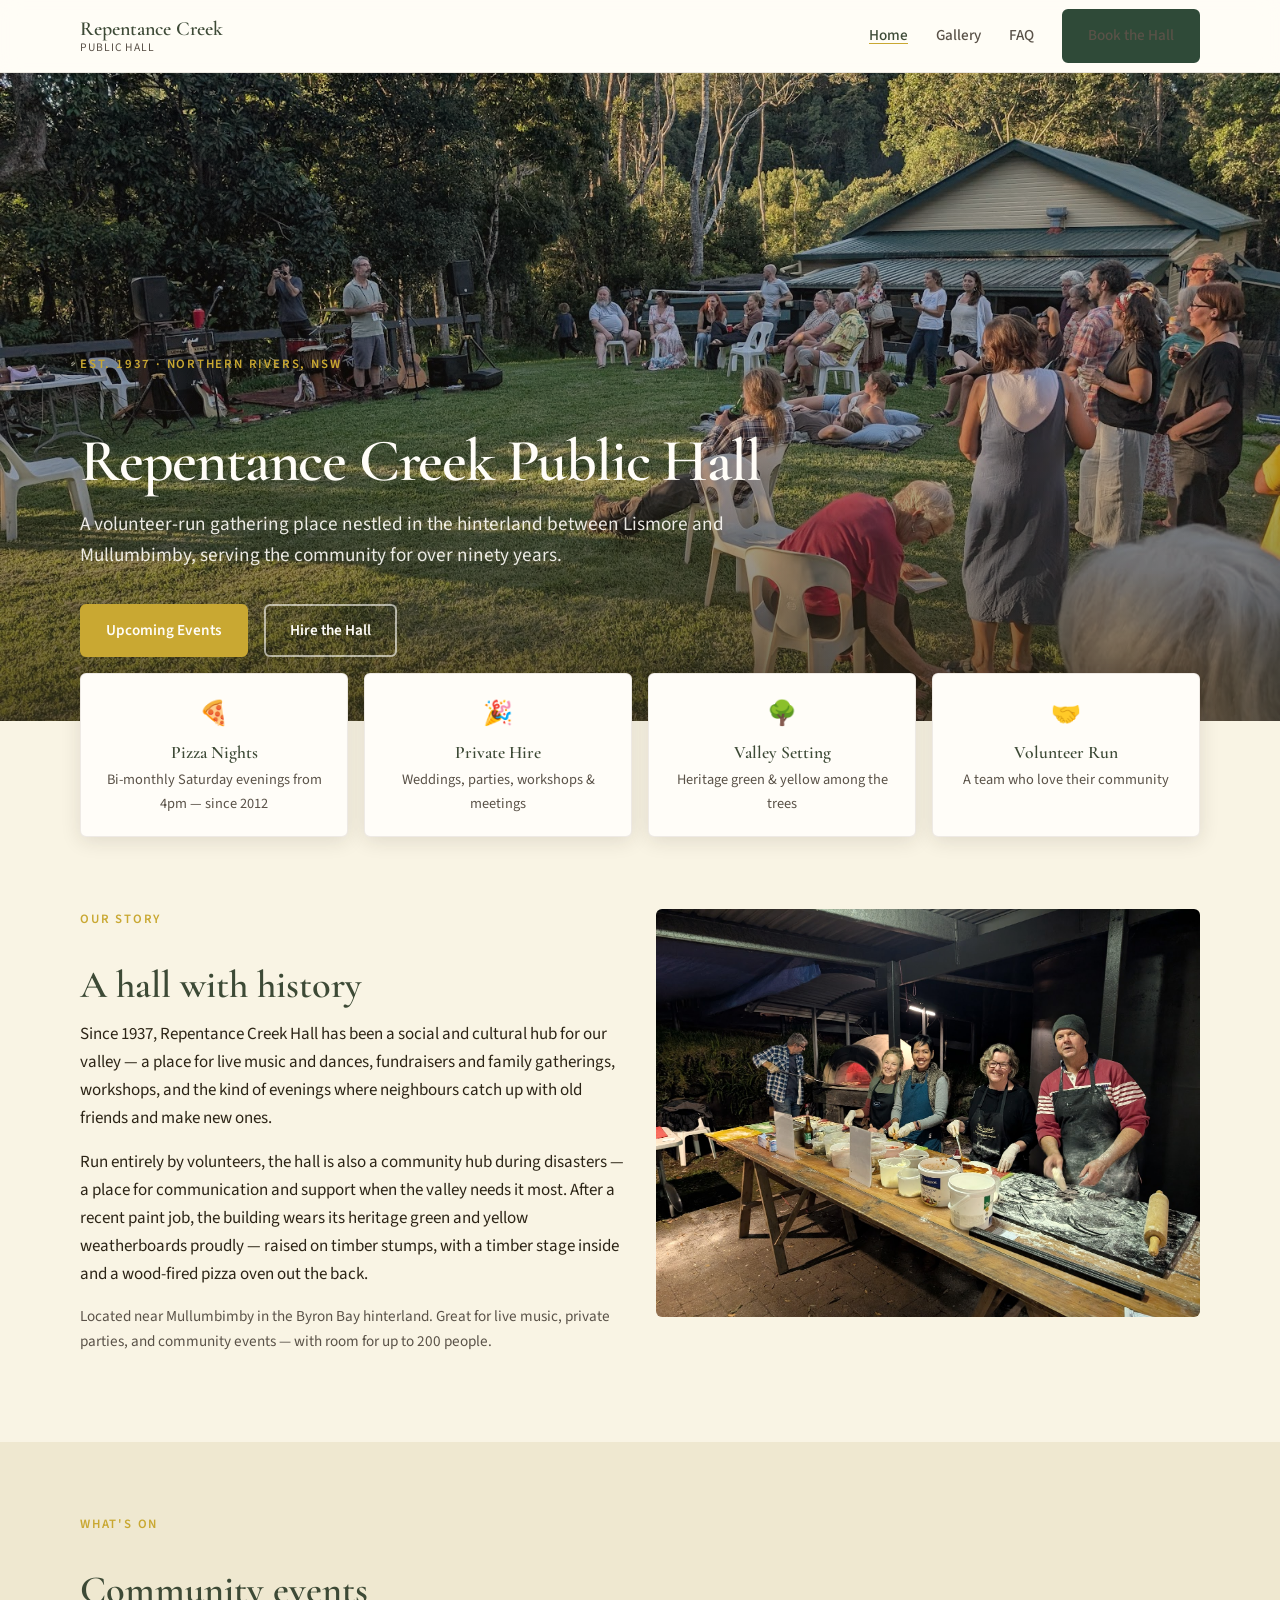
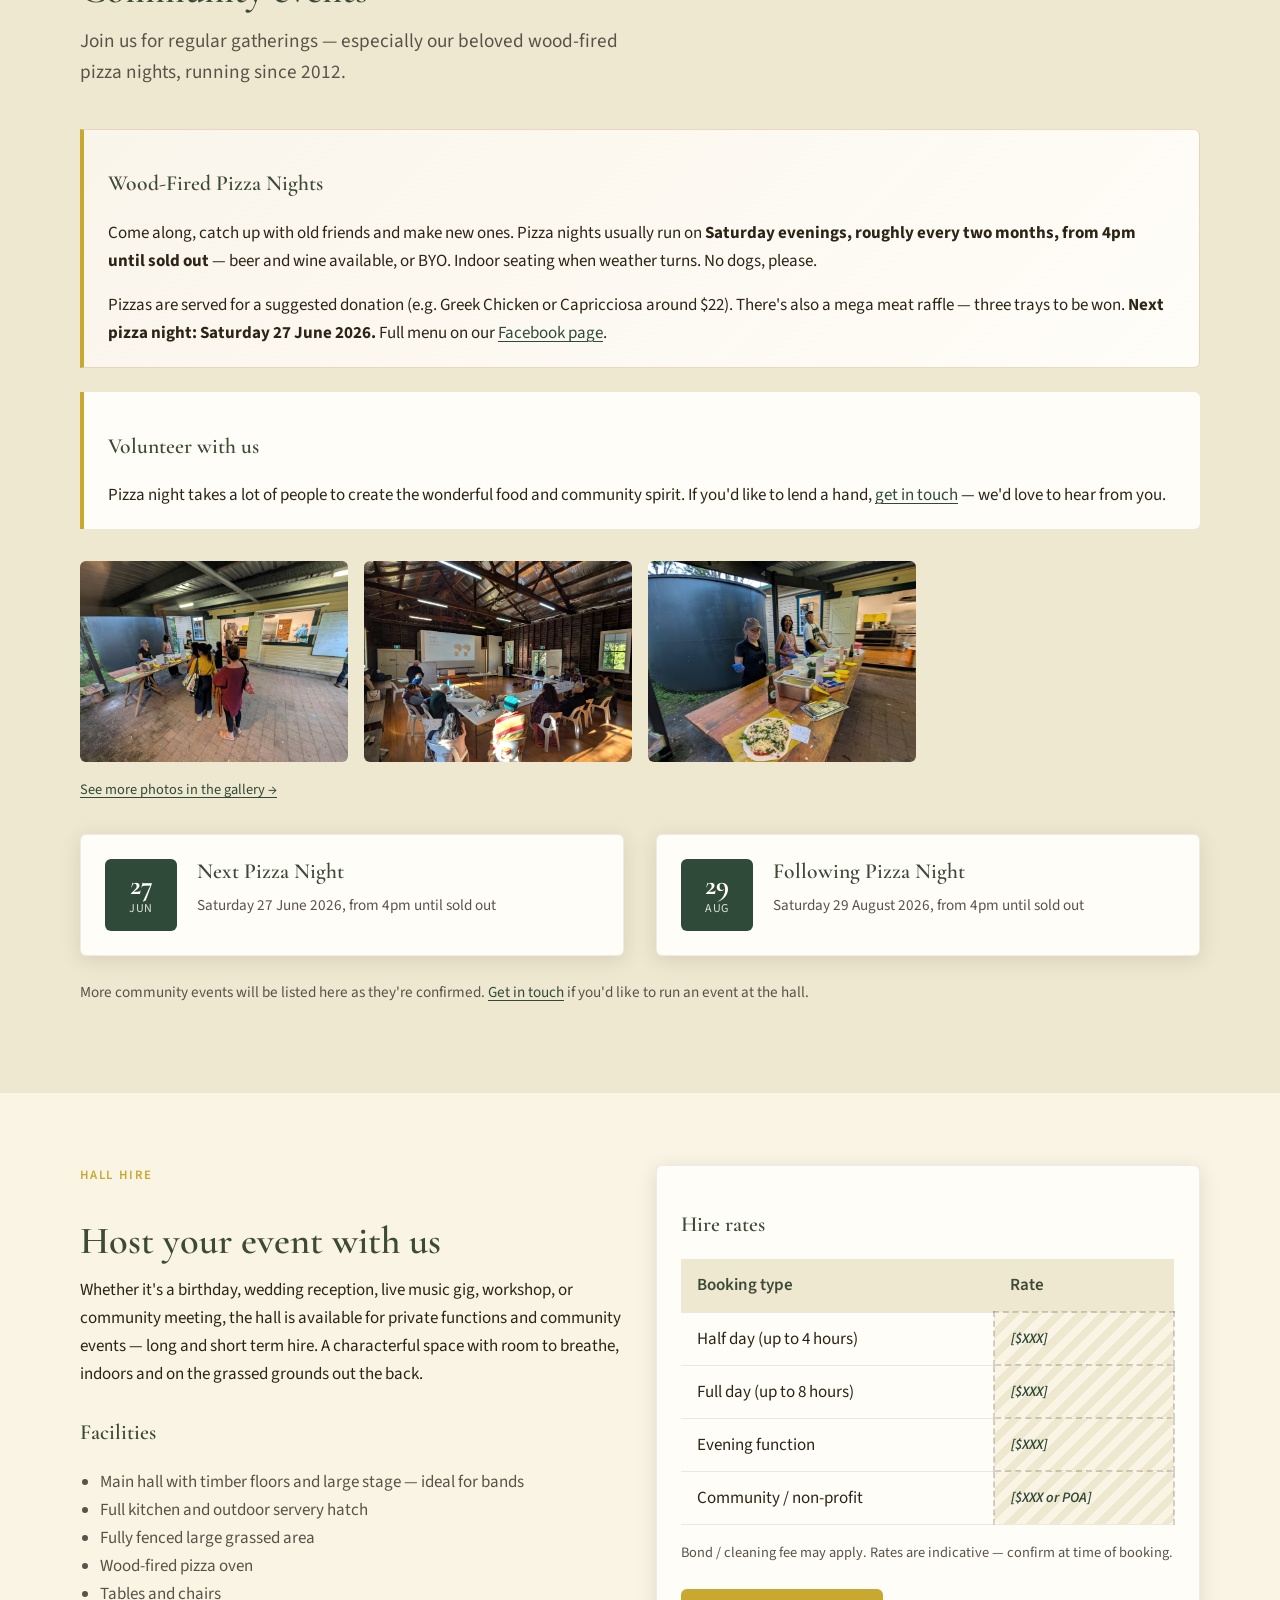
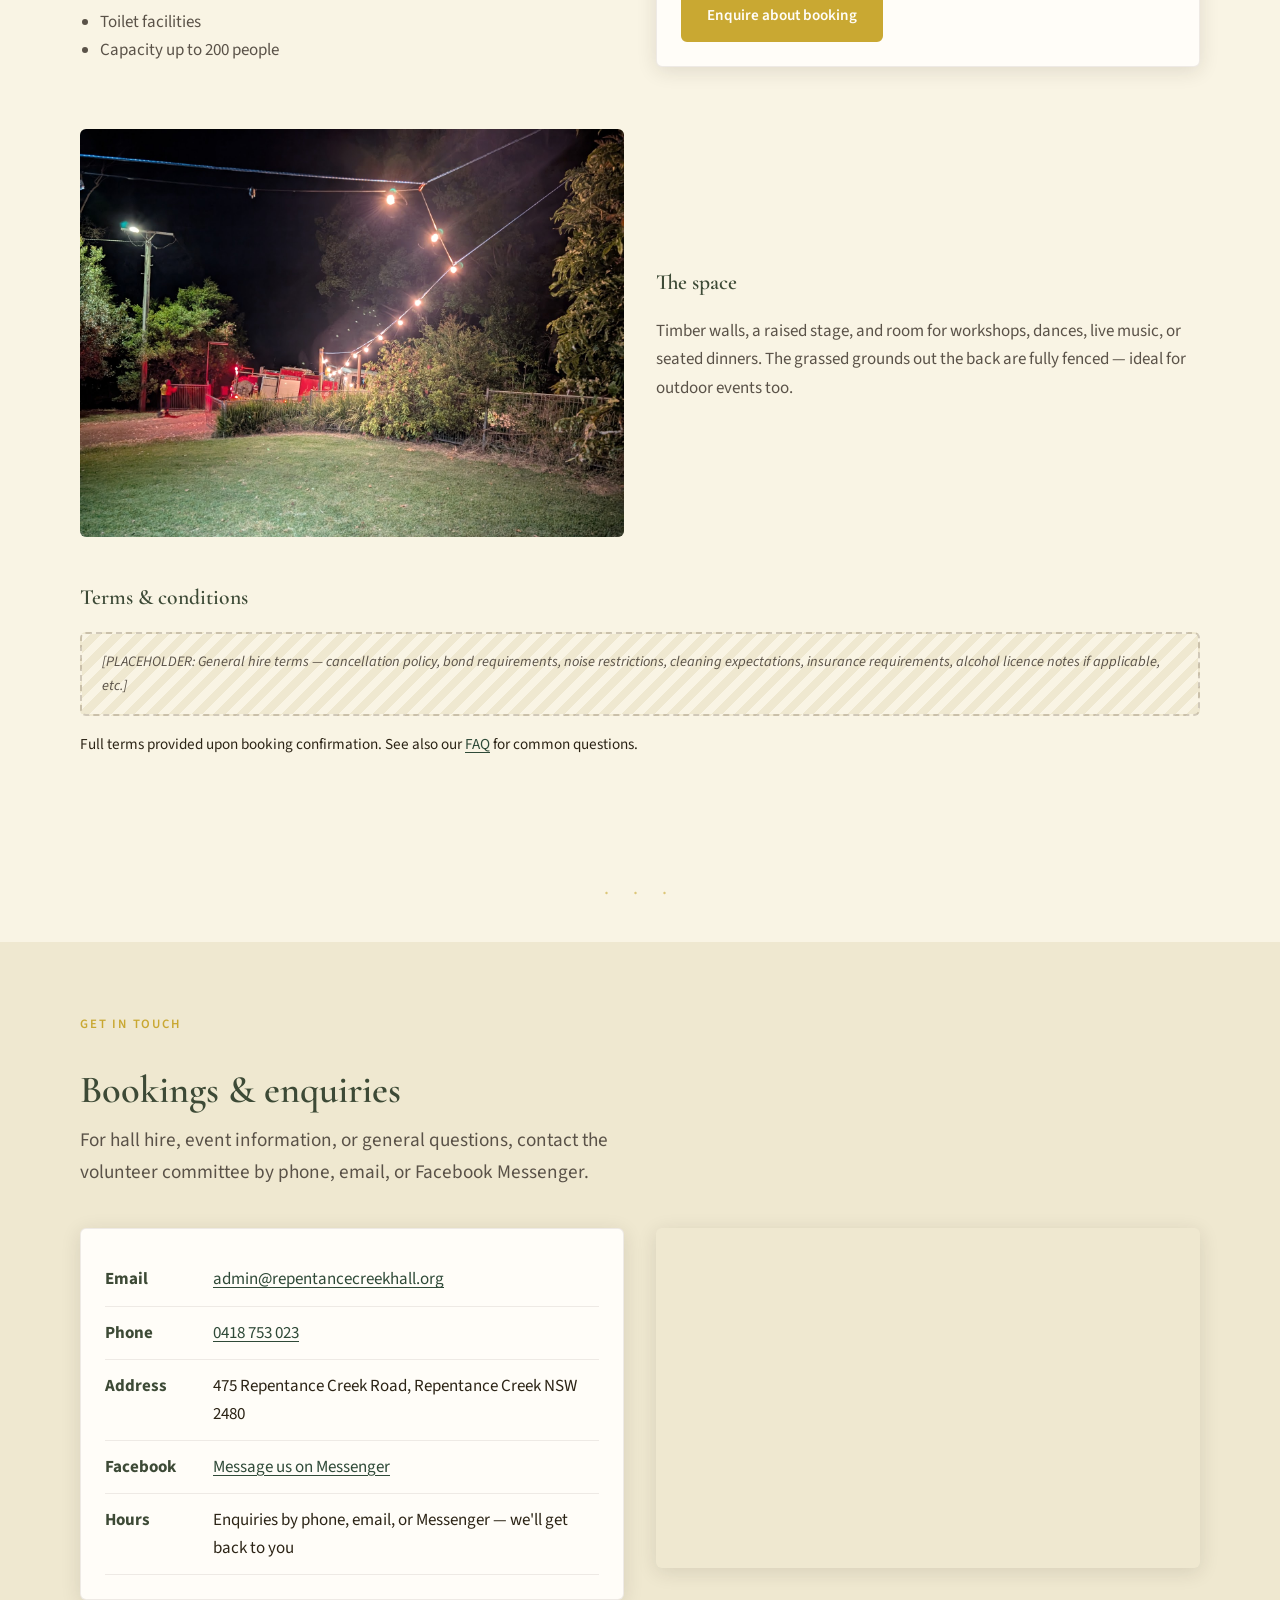
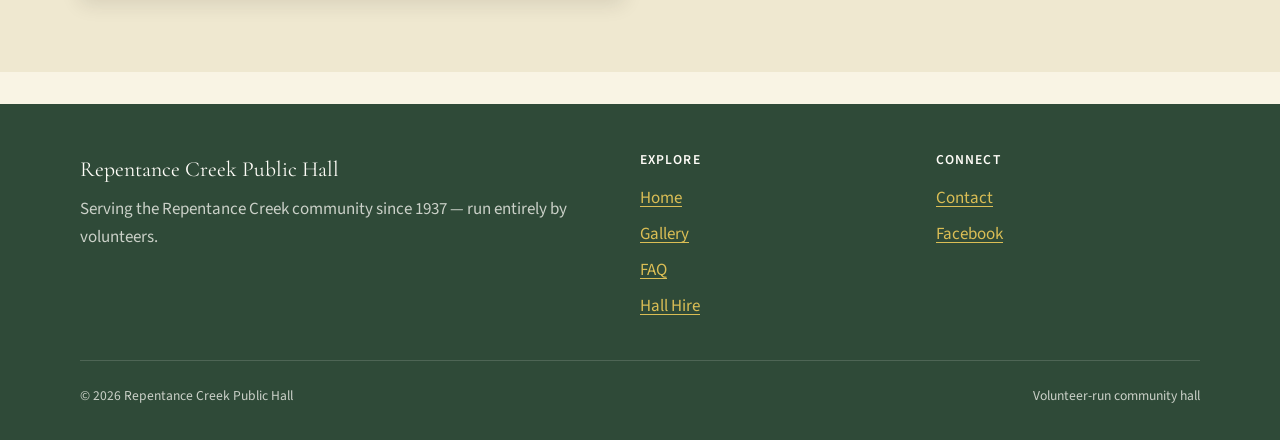
==== commit fc6b367e: "Update hero copy, pizza night schedule, and August date. Refresh byline, set bi-monthly frequency, a" ====
--- a/index.html
+++ b/index.html
@@ -35,7 +35,7 @@
       <div class="container hero__content">
         <p class="eyebrow">Est. 1937 · Northern Rivers, NSW</p>
         <h1>Repentance Creek Public Hall</h1>
-        <p class="lead">It's not about pizza — it's about people. A volunteer-run gathering place in the hinterland behind Mullumbimby, serving the valley for over ninety years.</p>
+        <p class="lead">A volunteer-run gathering place nestled in the hinterland between Lismore and Mullumbimby, serving the community for over ninety years.</p>
         <div class="hero__actions">
           <a href="#events" class="btn btn--primary">Upcoming Events</a>
           <a href="#hire" class="btn btn--outline">Hire the Hall</a>
@@ -50,7 +50,7 @@
           <div class="card__body">
             <div class="feature-icon" aria-hidden="true">🍕</div>
             <h3>Pizza Nights</h3>
-            <p>Monthly Saturday evenings from 4pm — since 2012</p>
+            <p>Bi-monthly Saturday evenings from 4pm — since 2012</p>
           </div>
         </div>
         <div class="card">
@@ -109,7 +109,7 @@
 
         <div class="info-box info-box--highlight">
           <h3>Wood-Fired Pizza Nights</h3>
-          <p>Come along, catch up with old friends and make new ones. Pizza nights run on <strong>monthly Saturday evenings from 4pm until sold out</strong> — beer and wine available, or BYO. Indoor seating when weather turns. No dogs, please.</p>
+          <p>Come along, catch up with old friends and make new ones. Pizza nights usually run on <strong>Saturday evenings, roughly every two months, from 4pm until sold out</strong> — beer and wine available, or BYO. Indoor seating when weather turns. No dogs, please.</p>
           <p style="margin-bottom: 0;">Pizzas are served for a suggested donation (e.g. Greek Chicken or Capricciosa around $22). There's also a mega meat raffle — three trays to be won. <strong>Next pizza night: Saturday 27 June 2026.</strong> Full menu on our <a href="https://www.facebook.com/repentancecreekhall" target="_blank" rel="noopener noreferrer">Facebook page</a>.</p>
         </div>
 
@@ -141,12 +141,12 @@
           <div class="card card__body">
             <div class="event-card">
               <div class="event-date">
-                <div class="event-date__day">—</div>
-                <div class="event-date__month">TBC</div>
+                <div class="event-date__day">29</div>
+                <div class="event-date__month">Aug</div>
               </div>
               <div>
                 <h3>Following Pizza Night</h3>
-                <p class="placeholder" style="margin-top: 0.5rem; padding: 0.75rem;">[PLACEHOLDER: Date &amp; time — approximately 2 months later]</p>
+                <p style="margin-top: 0.5rem; color: var(--ink-muted);">Saturday 29 August 2026, from 4pm until sold out</p>
               </div>
             </div>
           </div>
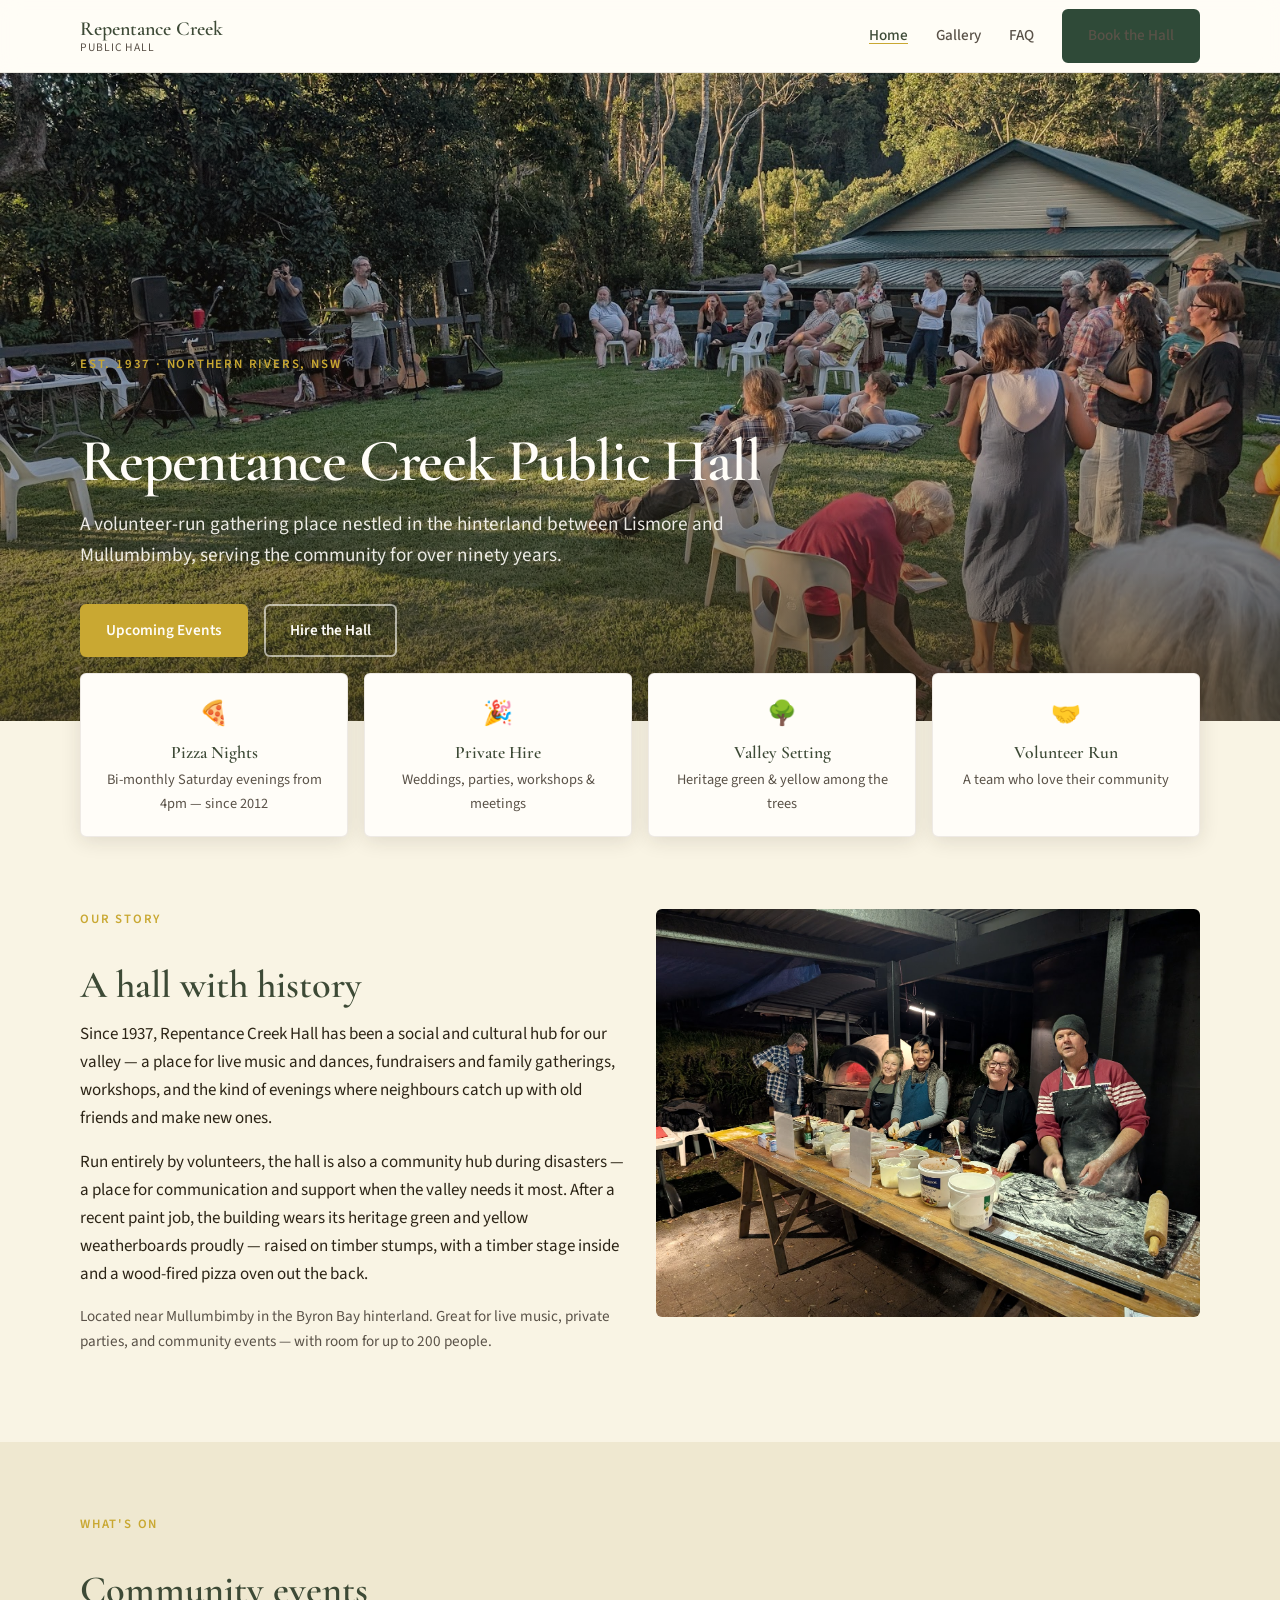
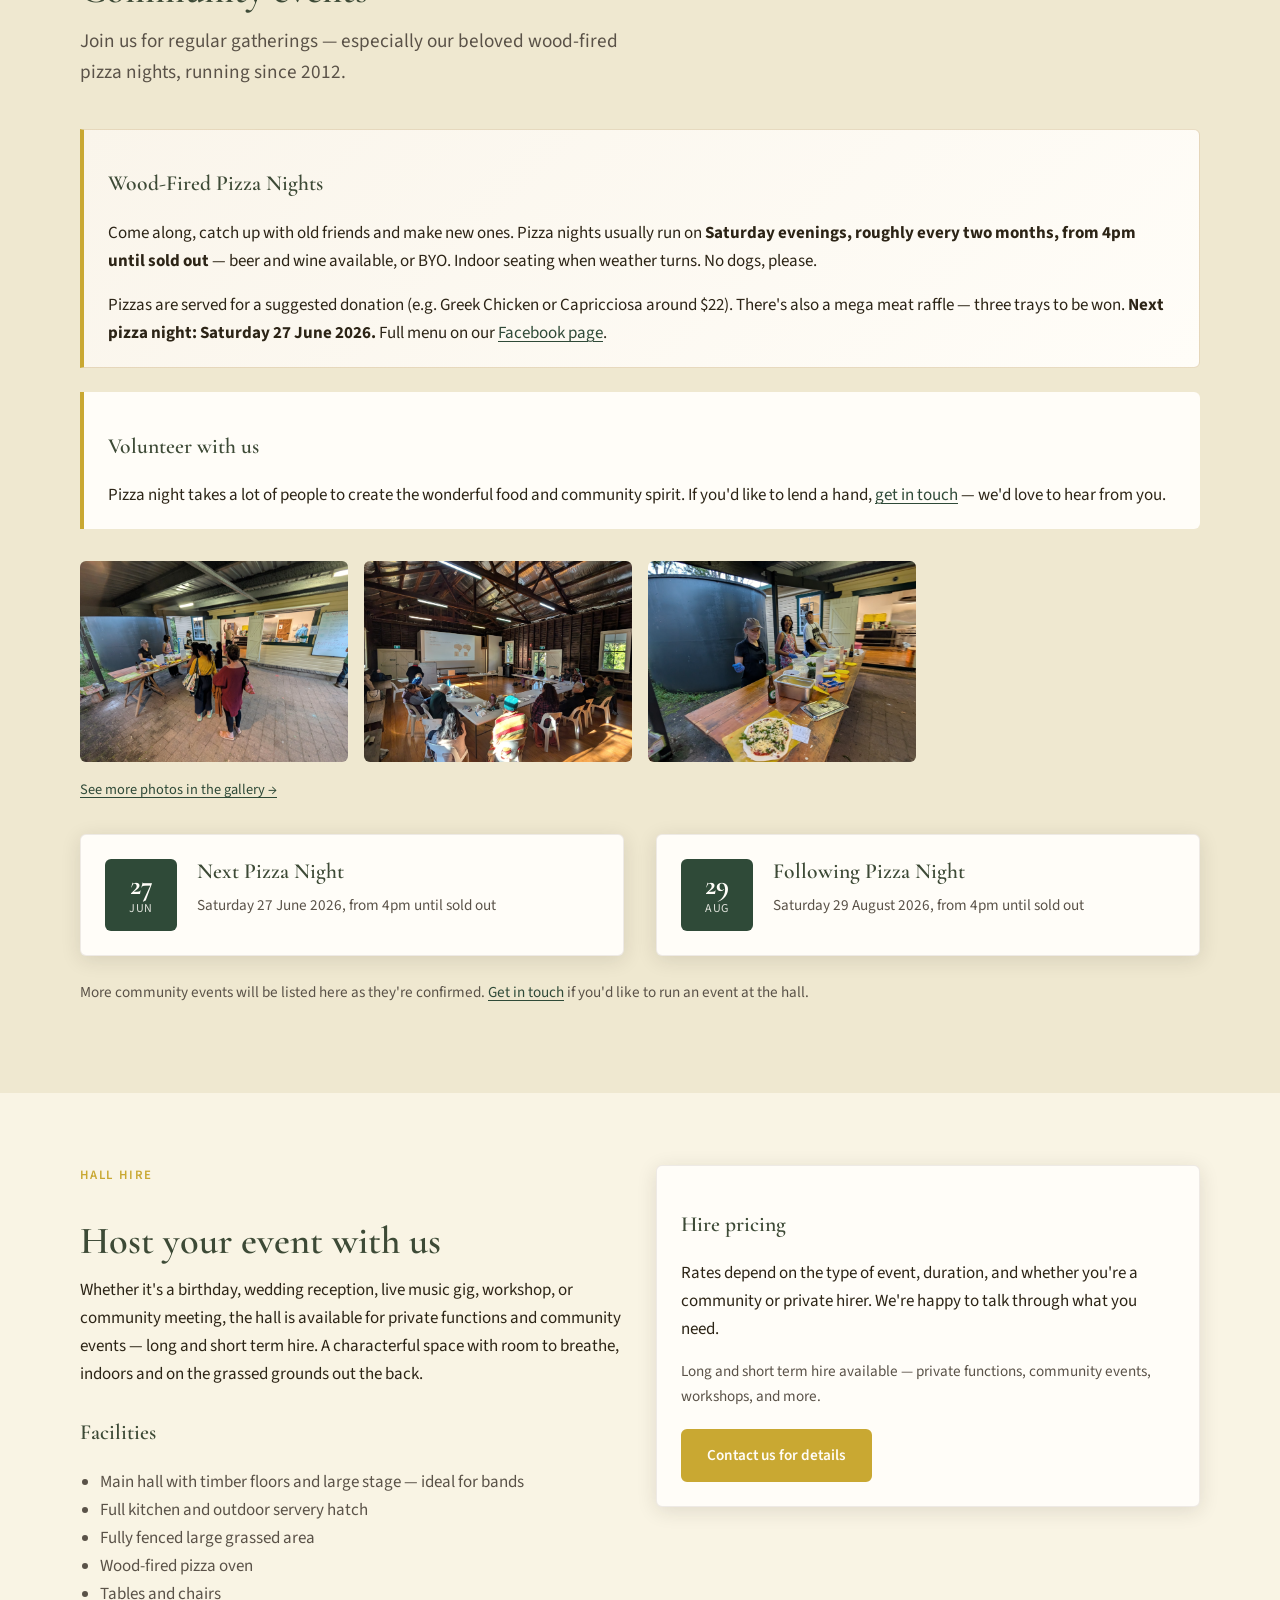
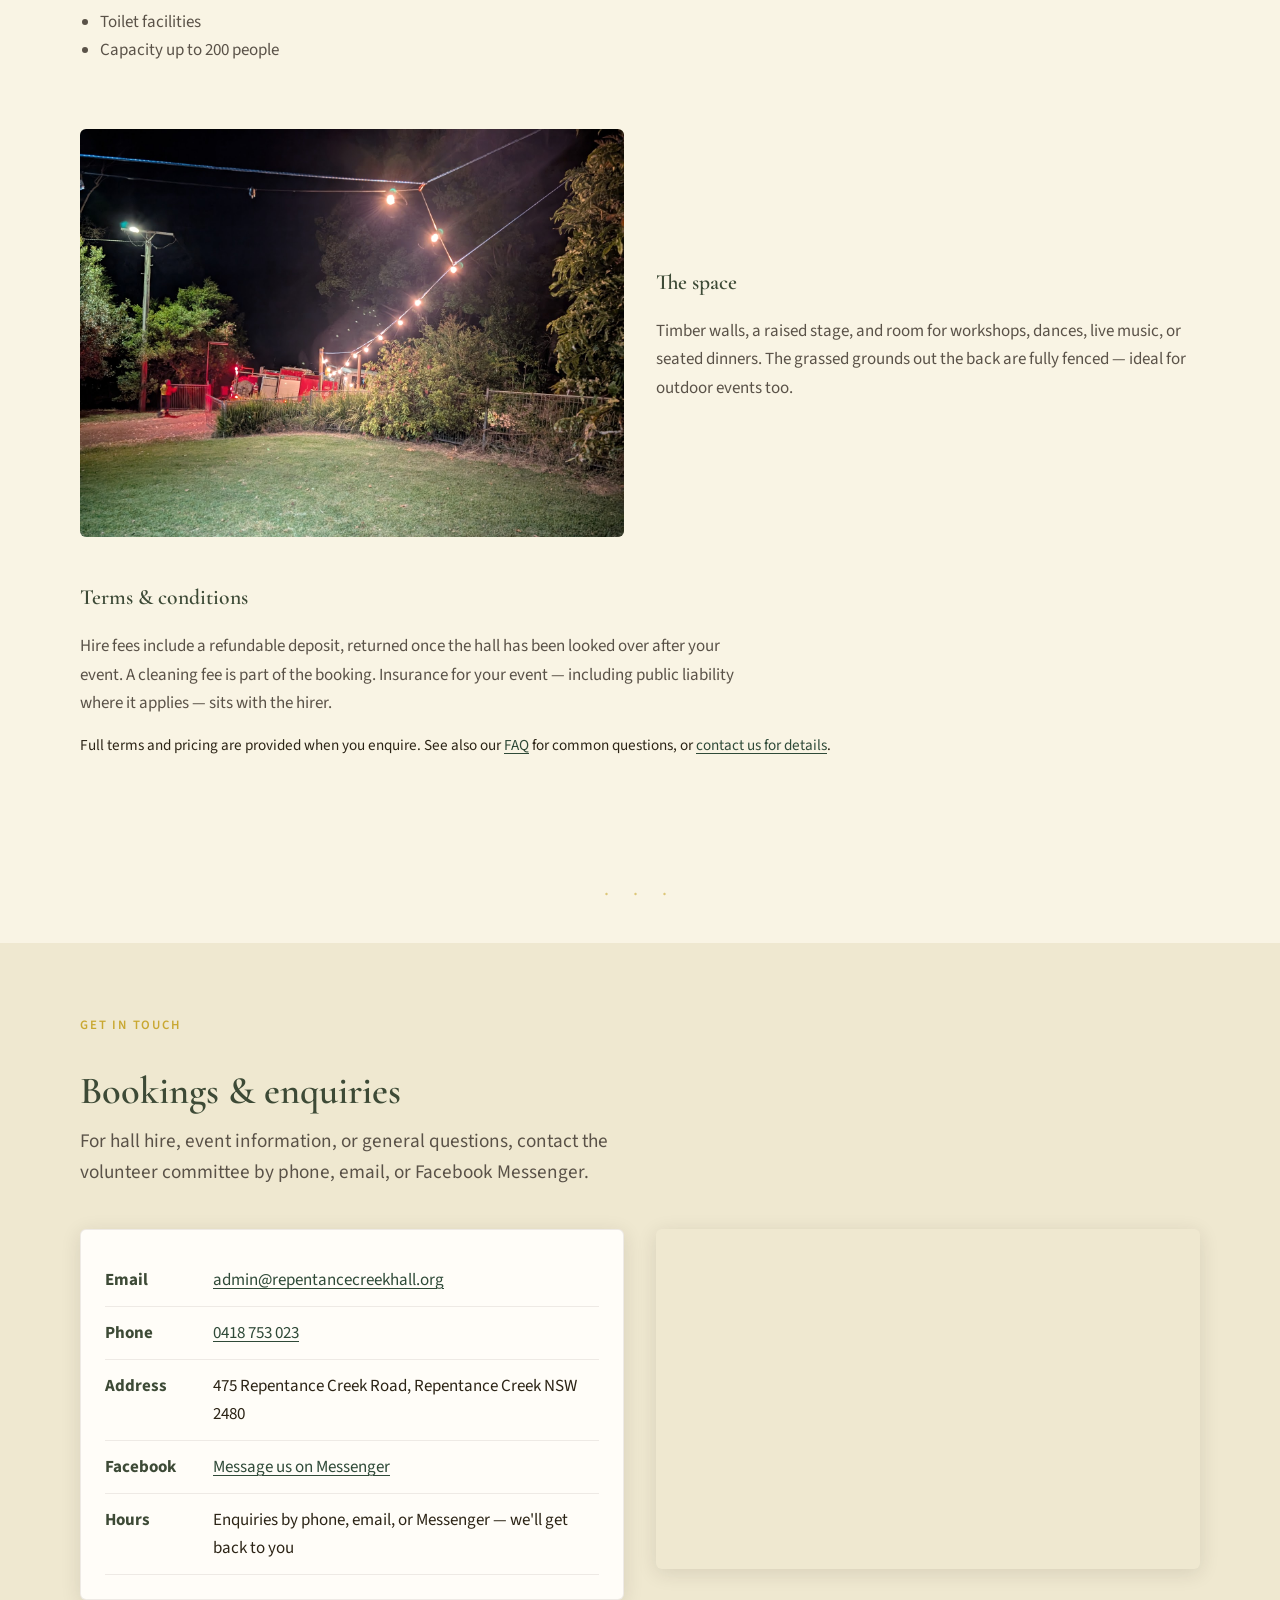
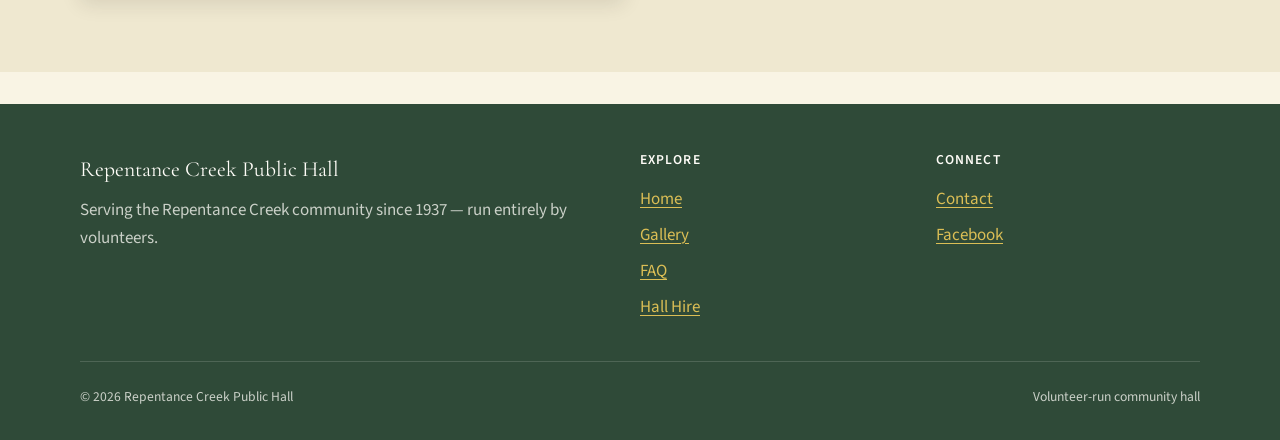
==== commit 4fd36952: "Replace hire placeholders with contact-first copy and terms summary. Remove rate table placeholders " ====
--- a/index.html
+++ b/index.html
@@ -180,35 +180,10 @@
         </div>
 
         <div class="card card__body">
-          <h3>Hire rates</h3>
-          <table class="rate-table">
-            <thead>
-              <tr>
-                <th>Booking type</th>
-                <th>Rate</th>
-              </tr>
-            </thead>
-            <tbody>
-              <tr>
-                <td>Half day (up to 4 hours)</td>
-                <td class="placeholder">[$XXX]</td>
-              </tr>
-              <tr>
-                <td>Full day (up to 8 hours)</td>
-                <td class="placeholder">[$XXX]</td>
-              </tr>
-              <tr>
-                <td>Evening function</td>
-                <td class="placeholder">[$XXX]</td>
-              </tr>
-              <tr>
-                <td>Community / non-profit</td>
-                <td class="placeholder">[$XXX or POA]</td>
-              </tr>
-            </tbody>
-          </table>
-          <p style="font-size: 0.9rem; color: var(--ink-muted);">Bond / cleaning fee may apply. Rates are indicative — confirm at time of booking.</p>
-          <a href="#contact" class="btn btn--primary" style="margin-top: 0.5rem;">Enquire about booking</a>
+          <h3>Hire pricing</h3>
+          <p>Rates depend on the type of event, duration, and whether you're a community or private hirer. We're happy to talk through what you need.</p>
+          <p style="font-size: 0.95rem; color: var(--ink-muted); margin-bottom: 0;">Long and short term hire available — private functions, community events, workshops, and more.</p>
+          <a href="#contact" class="btn btn--primary" style="margin-top: 1.25rem;">Contact us for details</a>
         </div>
       </div>
 
@@ -226,11 +201,11 @@
 
       <div class="container" style="margin-top: 3rem;">
         <h3>Terms &amp; conditions</h3>
-        <div class="placeholder">
-          [PLACEHOLDER: General hire terms — cancellation policy, bond requirements, noise restrictions, cleaning expectations, insurance requirements, alcohol licence notes if applicable, etc.]
-        </div>
+        <p style="color: var(--ink-muted); max-width: 42rem;">
+          Hire fees include a refundable deposit, returned once the hall has been looked over after your event. A cleaning fee is part of the booking. Insurance for your event — including public liability where it applies — sits with the hirer.
+        </p>
         <p style="margin-top: 1rem; font-size: 0.95rem;">
-          Full terms provided upon booking confirmation. See also our <a href="faq.html">FAQ</a> for common questions.
+          Full terms and pricing are provided when you enquire. See also our <a href="faq.html">FAQ</a> for common questions, or <a href="#contact">contact us for details</a>.
         </p>
       </div>
     </section>
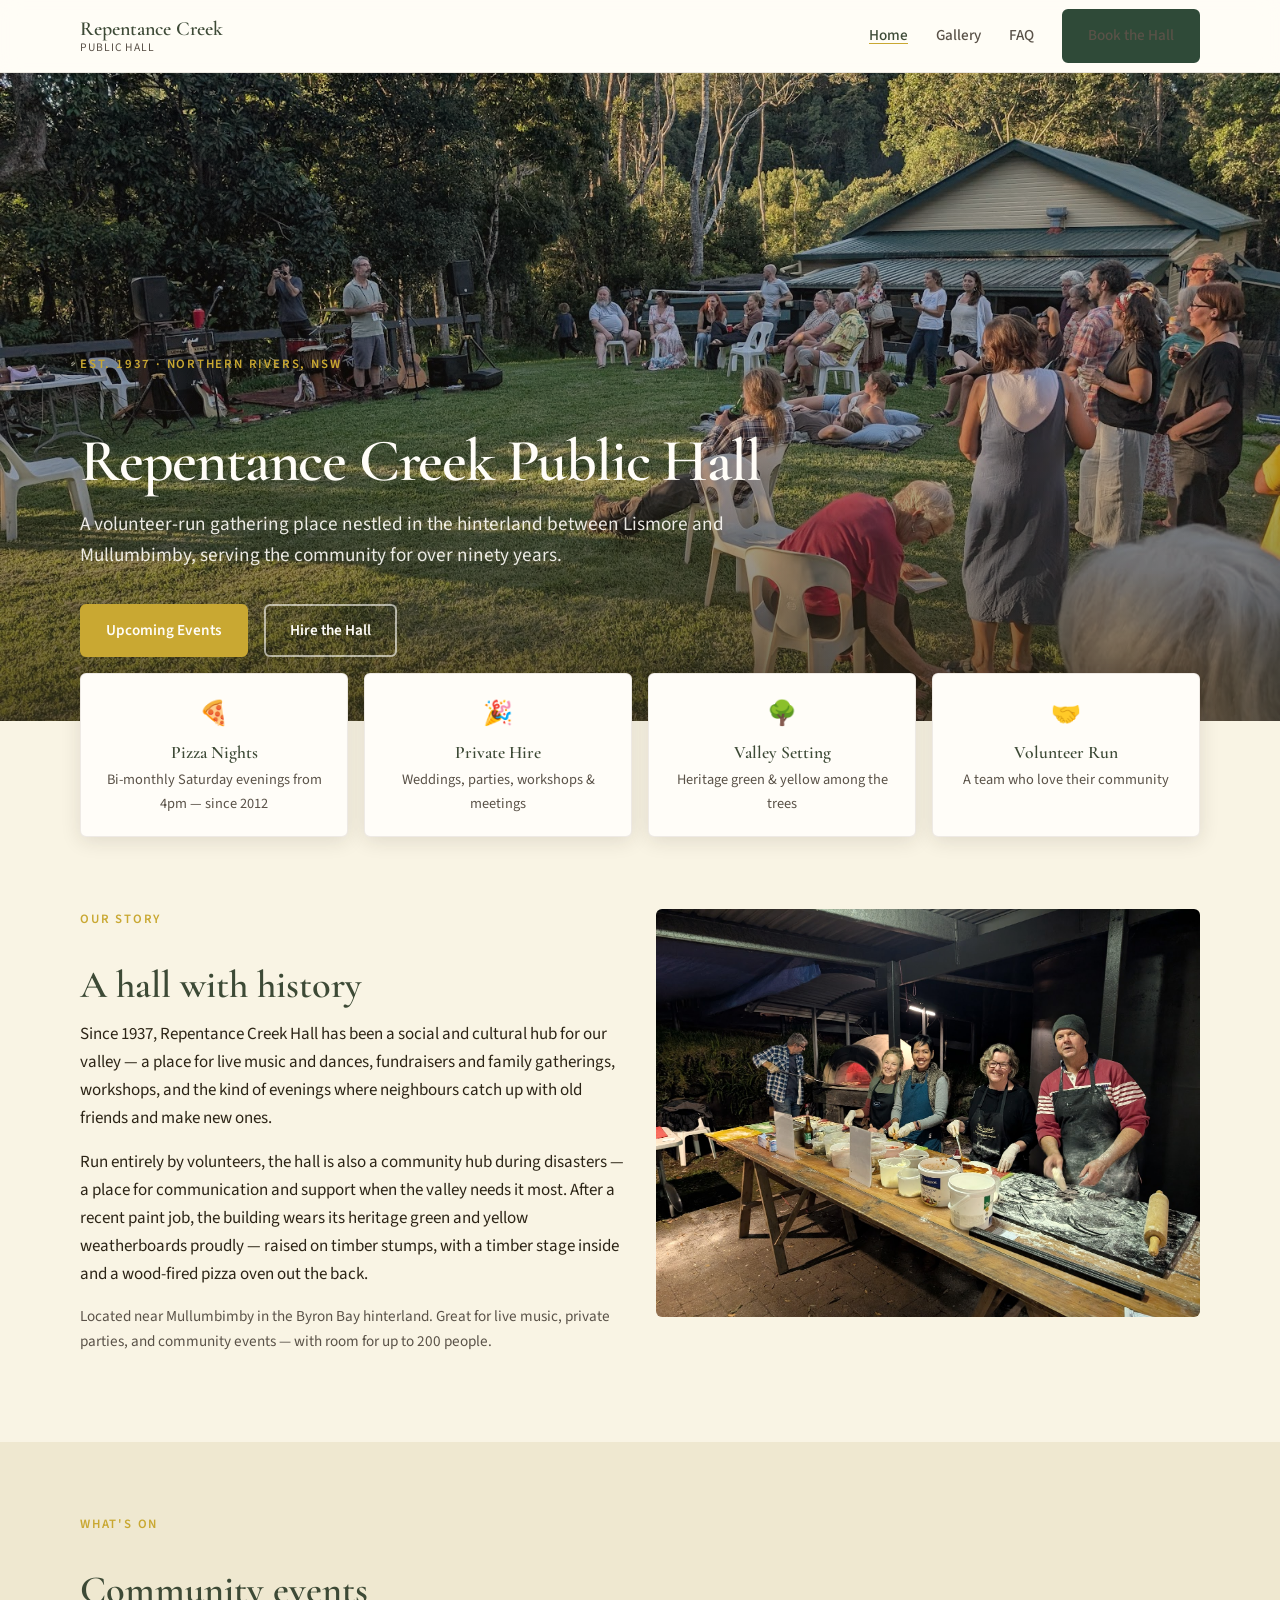
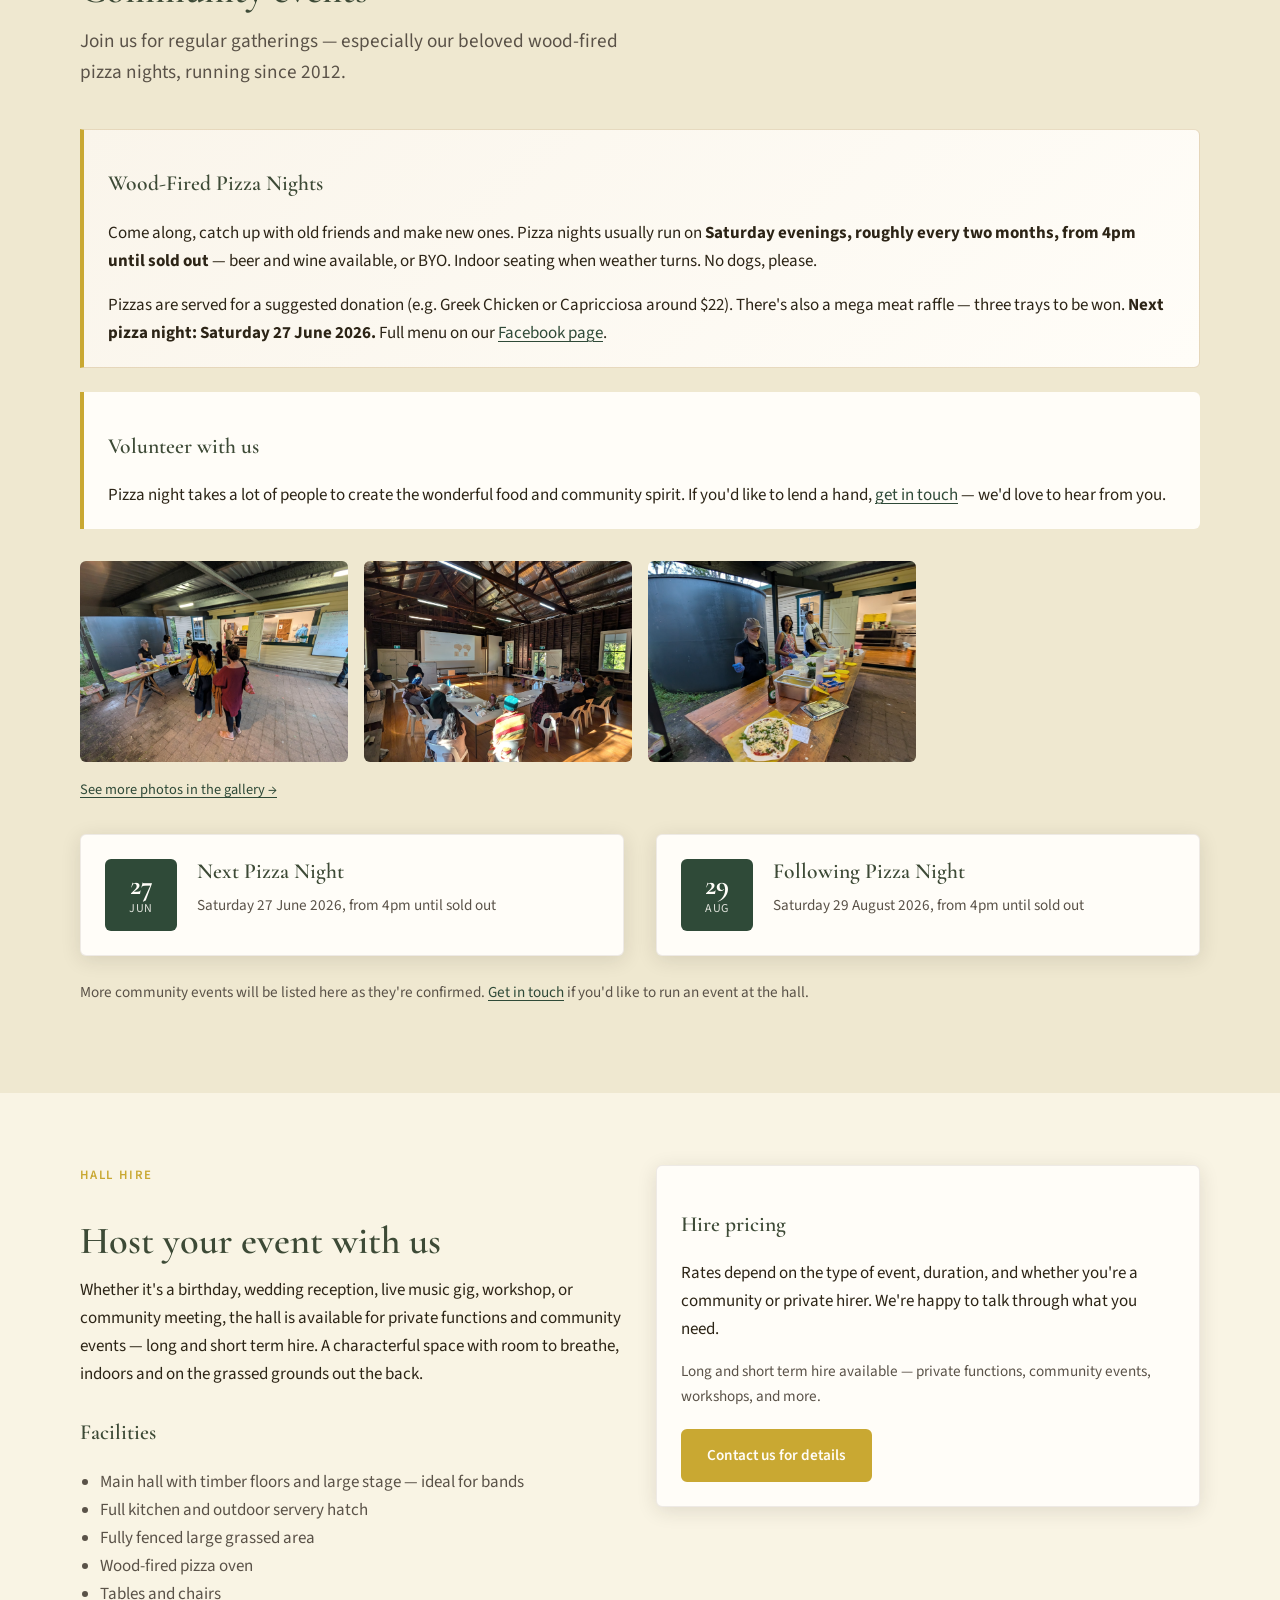
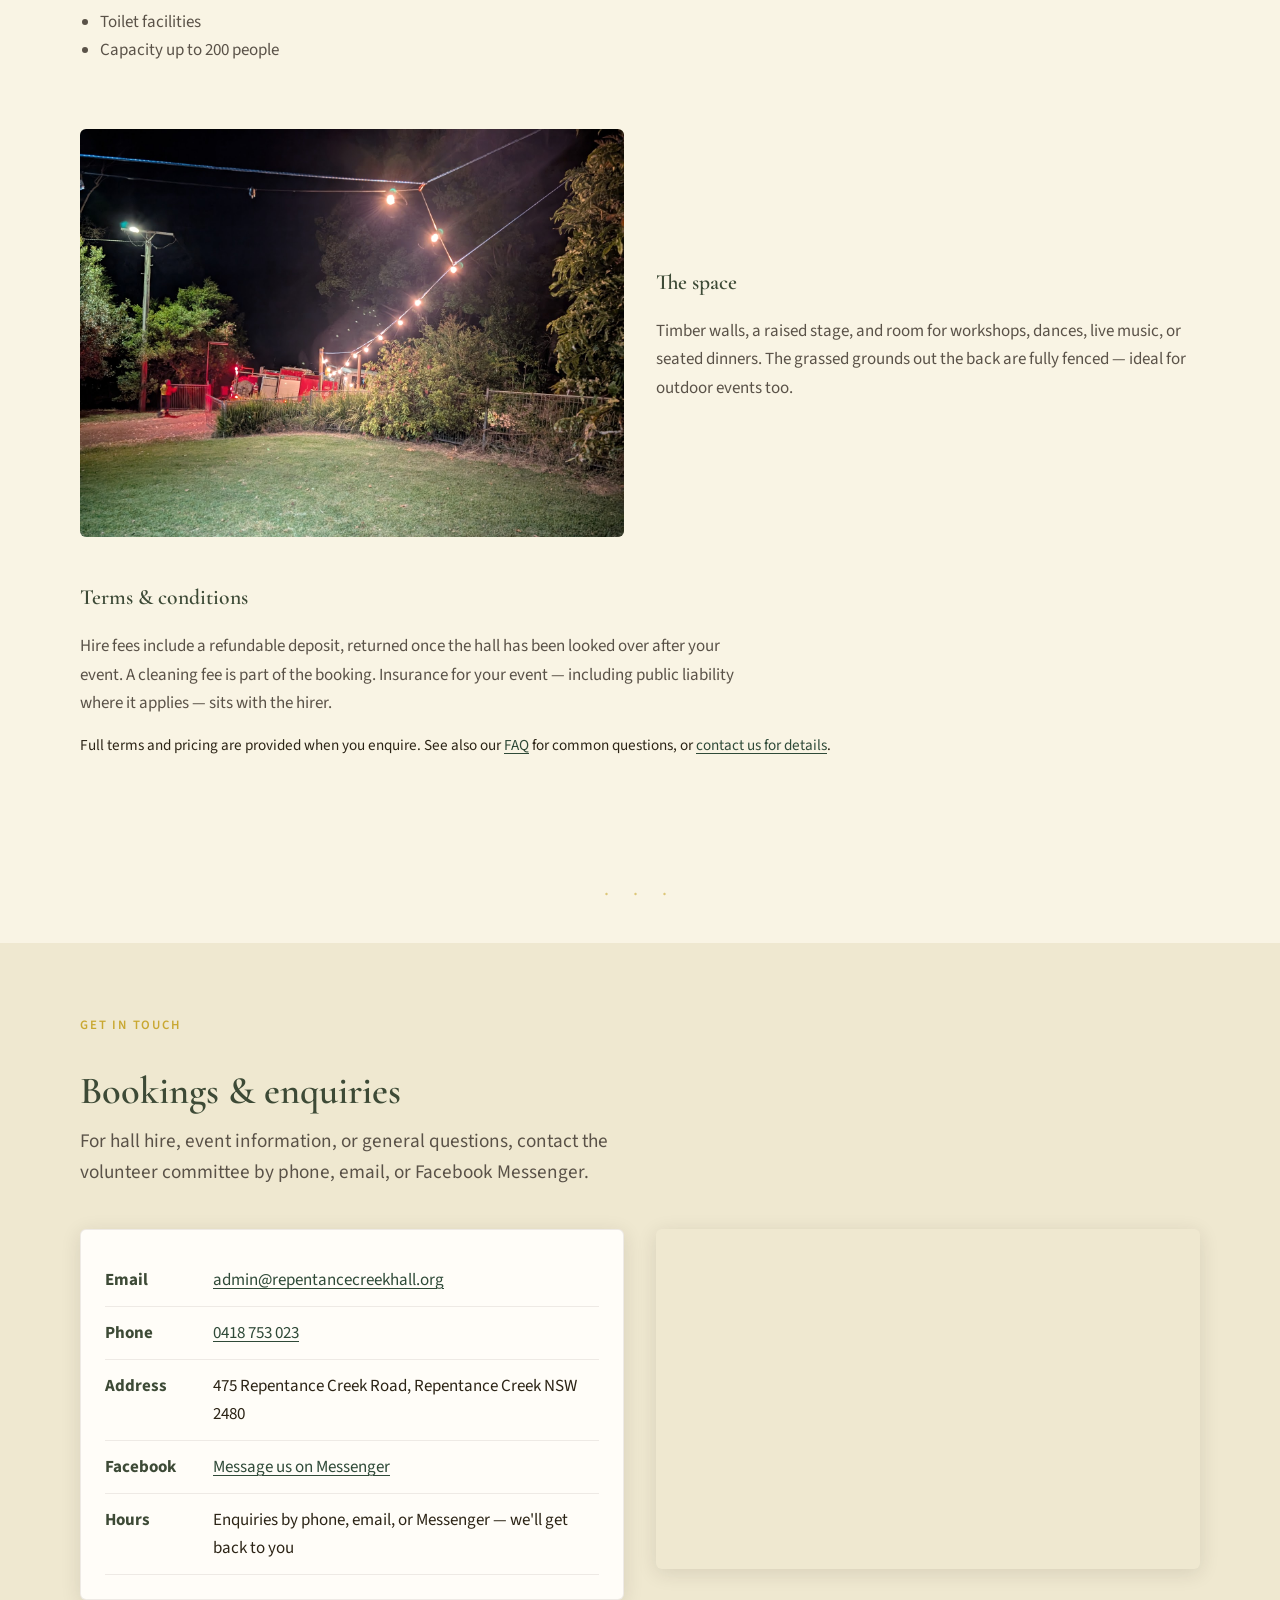
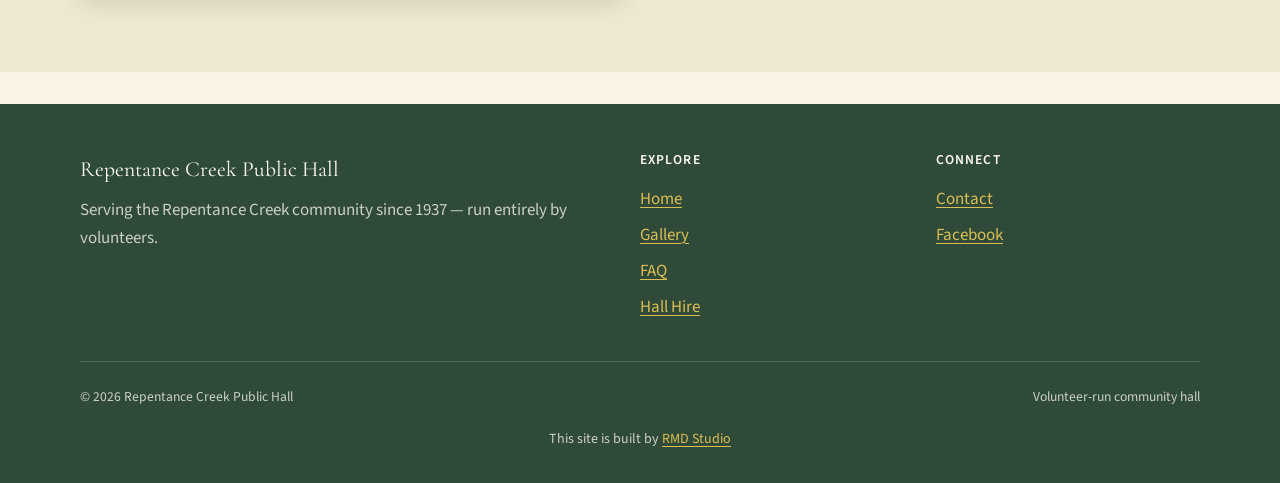
==== commit eae532a3: "Add shared RMD Studio credit to every public page" ====
--- a/index.html
+++ b/index.html
@@ -286,6 +286,7 @@
         <span>&copy; <span id="year"></span> Repentance Creek Public Hall</span>
         <span>Volunteer-run community hall</span>
       </div>
+      <p style="margin: 20px 0 0; text-align: center; font-size: 0.875rem;">This site is built by <a href="https://www.rocketmandesigns.com/studio/" style="text-decoration: underline; text-underline-offset: 3px;">RMD Studio</a></p>
     </div>
   </footer>
 
